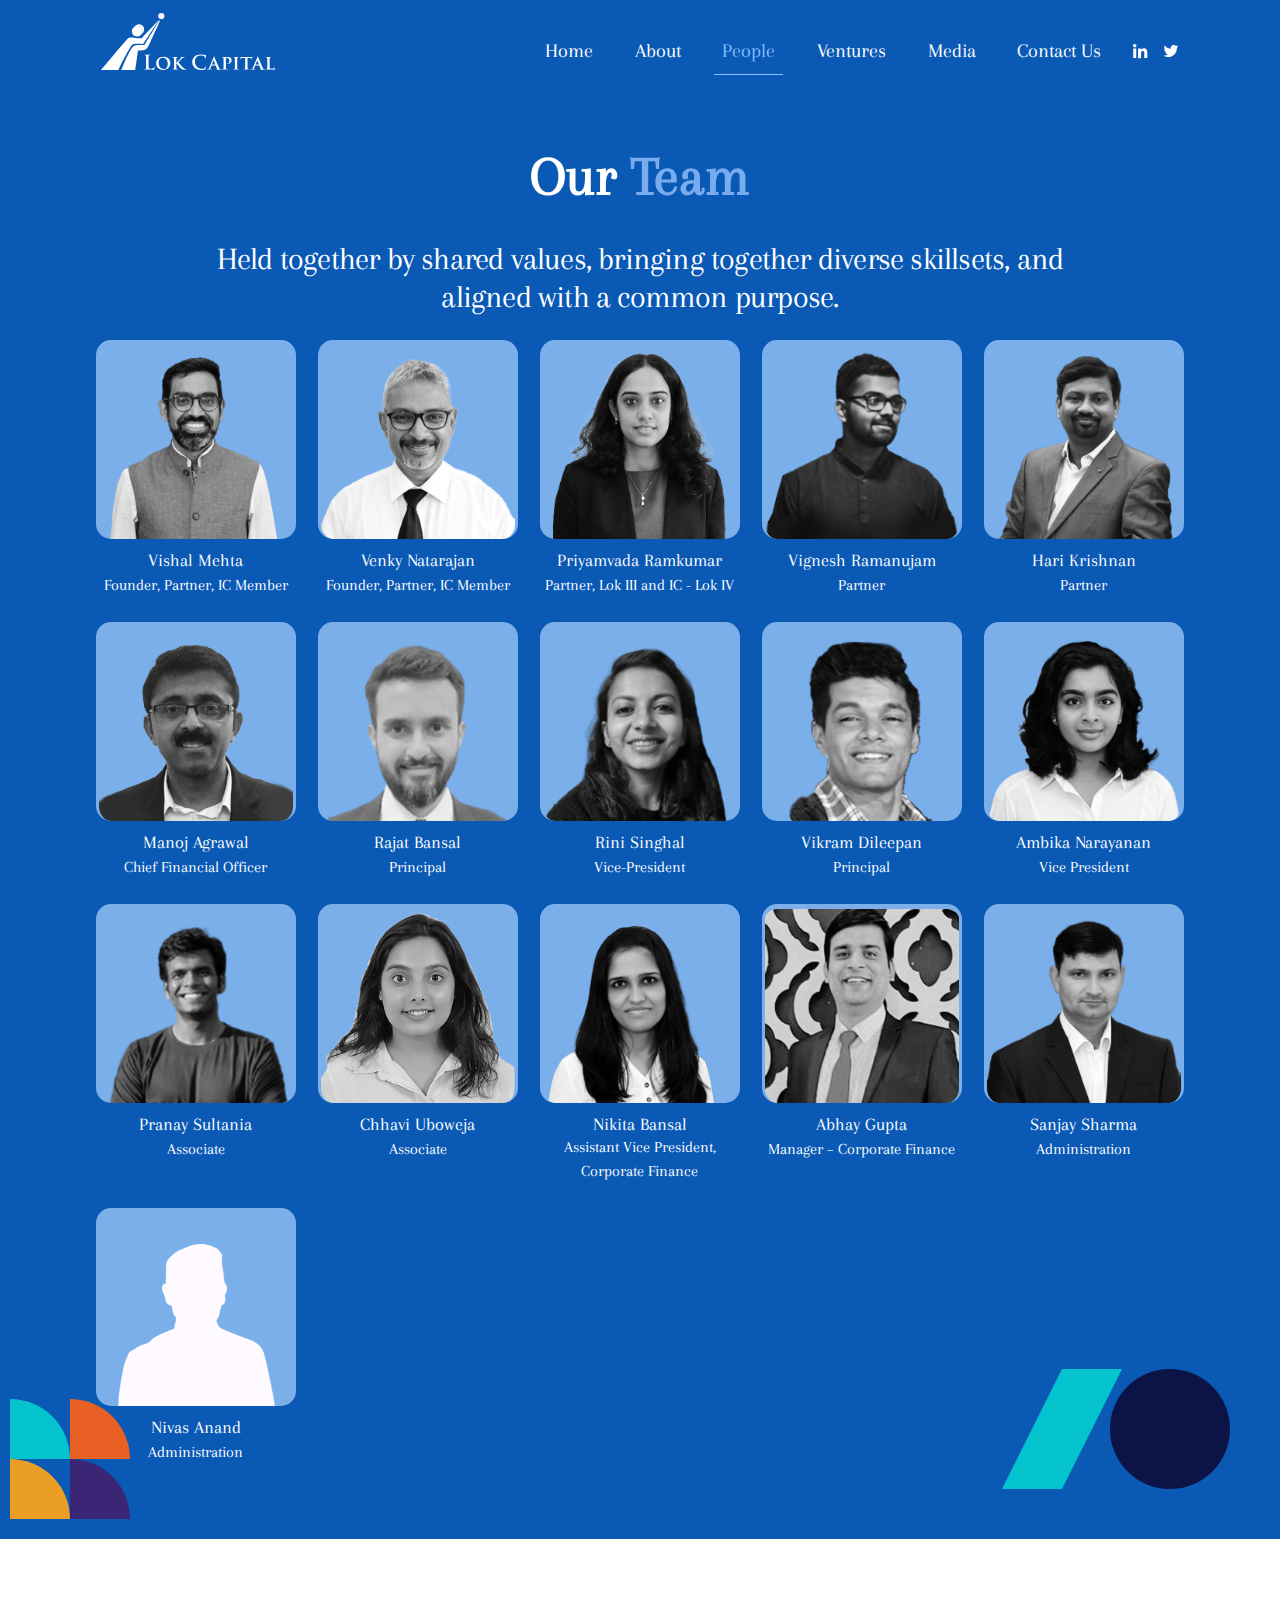
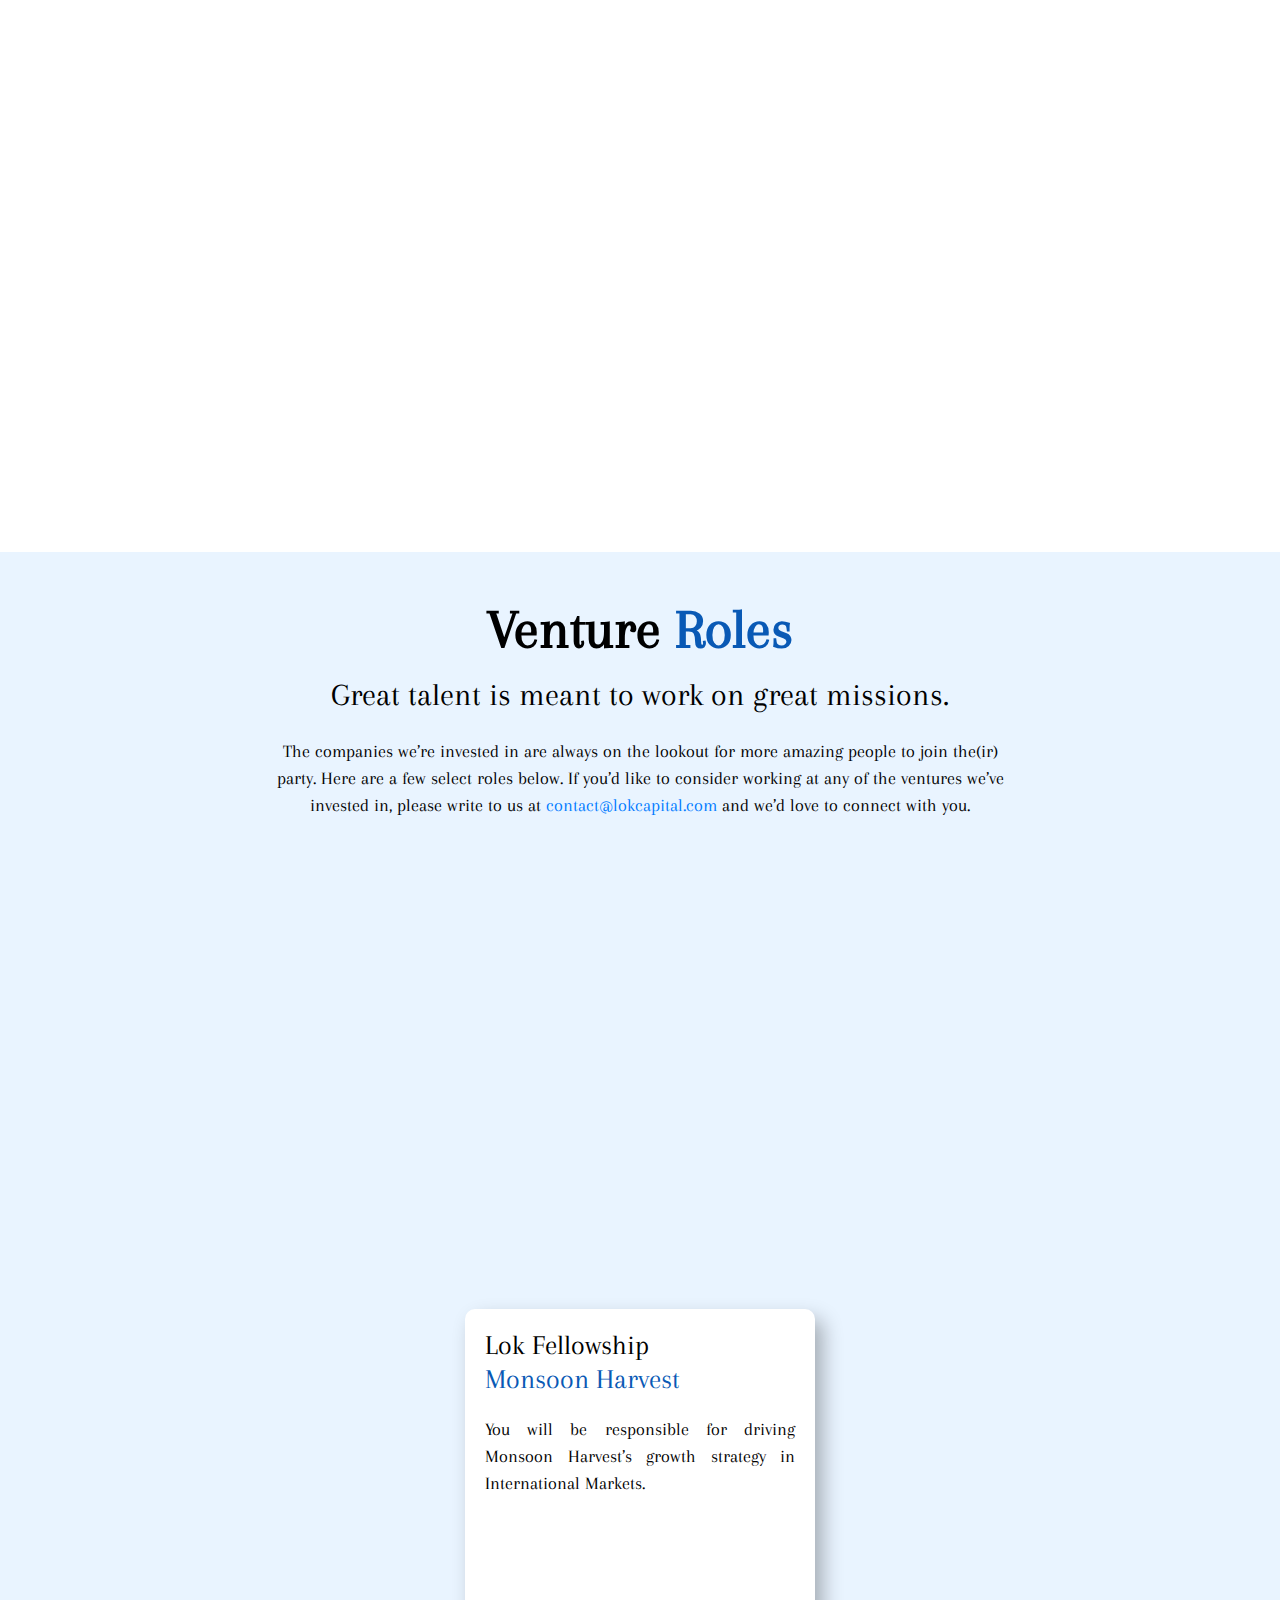
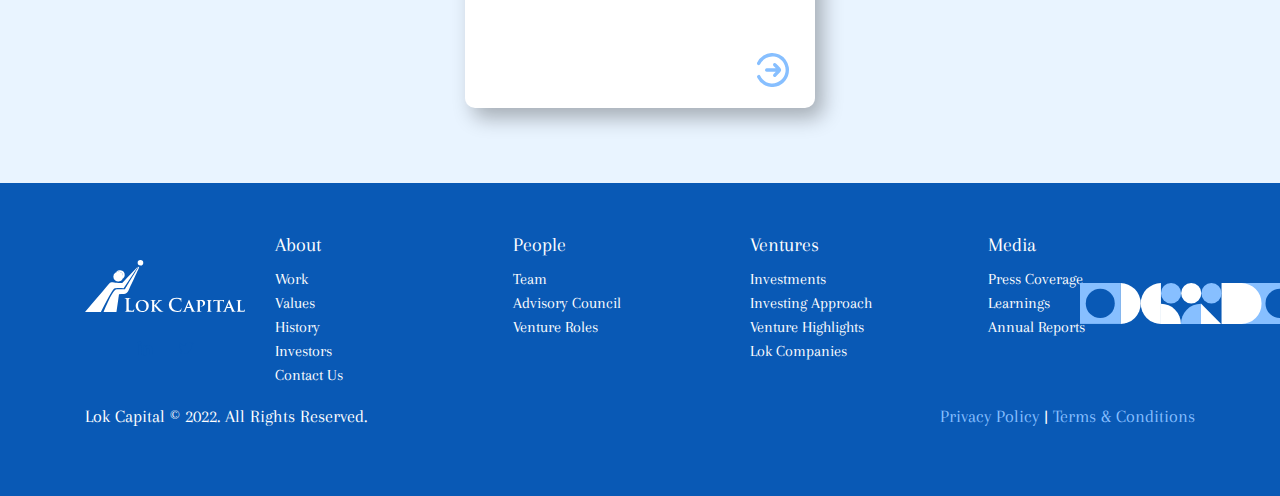
==== people.html @ 871f5d4e "Files added" ====
<!DOCTYPE html>
<html>
<head>
	<meta charset="utf-8">
	<meta name="viewport" content="width=device-width, initial-scale=1">
	<title>Lok Capital - People</title>
	<!-- Latest compiled and minified CSS -->

	<link rel="preconnect" href="https://fonts.googleapis.com">
	<link rel="preconnect" href="https://fonts.gstatic.com" crossorigin>
	<!-- <link href="https://fonts.googleapis.com/css2?family=Open+Sans:ital,wght@0,300;0,400;0,500;0,600;0,700;1,300;1,400;1,500;1,600;1,700&family=Vidaloka&display=swap" rel="stylesheet"> -->
	<link href="https://fonts.googleapis.com/css2?family=Arapey:ital@0;1&display=swap" rel="stylesheet">
	<link rel="icon" type="image/x-icon" href="assets/img/favicon.png">
	
	<link rel="stylesheet" href="assets/vendors/bootstrap/css/bootstrap.min.css">
	<link rel="stylesheet" type="text/css" href="assets/css/custom.css">
	<link rel='stylesheet' href='assets/vendors/magnific-popup/magnific-popup.css'>

</head>
<body>
	<header class="bluebg-header">
		<div class="container">
			<nav class="navbar navbar-dark navbar-expand-md">
			  <a class="navbar-brand" href="index.html">
			  	<img src="assets/img/lok-capital-white.svg" style="height:57px;">
			  </a>
			  <button class="navbar-toggler" type="button" data-toggle="collapse" data-target="#navbarCollapse" aria-controls="navbarCollapse" aria-expanded="false" aria-label="Toggle navigation">
			    <span class="navbar-toggler-icon"></span>
			  </button>
			  <div class="collapse navbar-collapse" id="navbarCollapse">
			    <ul class="navbar-nav ml-auto">
			      <li class="nav-item">
			        <a class="nav-link" href="index.html">Home</a>
			      </li>
			      <li class="nav-item">
			        <a class="nav-link" href="about.html">About</a>
			      </li>
			      <li class="nav-item active">
			        <a class="nav-link" href="people.html">People</a>
			      </li>
			      <li class="nav-item">
			        <a class="nav-link" href="ventures.html">Ventures</a>
			      </li>
			      <li class="nav-item">
			        <a class="nav-link" href="media.html">Media</a>
			      </li>
			      <li class="nav-item">
			        <a class="nav-link" href="contact-us.html">Contact Us</a>
			      </li>
			      <li class="nav-item socialmdlinks">
			      	<a href="https://www.linkedin.com/company/14557354/admin/" title="Linkedin"><img src="assets/img/linkedin-white.svg"></a>
			      	<a href="https://twitter.com/lokcapital" title="Twitter"><img src="assets/img/twitter-white.svg"></a>
			      </li>
			    </ul>
			  </div>
			</nav>
		</div>
	</header>
	<main>
		<section class="team-members">
			<!-- <div class="team-lftbg"></div>
			<div class="team-rghtbg"></div> -->
			<div class="container">
				<div class="row">
					<div class="col-md-12 text-center">
						<h1>Our <span>Team</span></h1>
						<h3 class="mainsubheadingbluebg mb-4 corevalues-tspacing-8">Held together by shared values, bringing together diverse skillsets, and aligned with a common purpose.</h3>
						<!-- <p class="mainparagraph">Held together by shared values, bringing together diverse skillsets, and aligned with a common purpose.</p> -->
					</div>
				</div>
				<div class="row">
					<div class="col-md-12">
						<ul class="expansion-grid">
						<li>
							<a class="popProj" href="#vishal-mehta">
						    	<div class="expansion-grid-switch">
						    		<div class="iser-radius blue-bg"><img src="assets/img/team/vishal-mehta.png" class="iser-pic"></div>
						    		<h3>Vishal Mehta</h3>
									<span class="roletxt">Founder, Partner, IC Member</span>
						    	</div>
						    </a>
					    </li>
					    <li>
					    	<a class="popProj" href="#venky-natarajan">
						      	<div class="expansion-grid-switch">
						      		<div class="iser-radius blue-bg"><img src="assets/img/team/venky-natarajan.png" class="iser-pic"></div>
									<h3>Venky Natarajan</h3>
									<span class="roletxt">Founder, Partner, IC Member</span>
						      	</div>
						    </a>
					    </li>
						<li>
					    	<a class="popProj" href="#priyamvada-ramkumar">
						      	<div class="expansion-grid-switch">
						      		<div class="iser-radius blue-bg"><img src="assets/img/team/priyamvada-ramkumar.png" class="iser-pic"></div>
									<h3>Priyamvada Ramkumar</h3>
									<span class="roletxt">Partner, Lok III and IC - Lok IV</span>
						      	</div>
						    </a>
					    </li>
					    <li>
					    	<a class="popProj" href="#vignesh-ramanujam">
						      	<div class="expansion-grid-switch">
						      		<div class="iser-radius blue-bg"><img src="assets/img/team/vignesh-ramanujam.png" class="iser-pic"></div>
									<h3>Vignesh Ramanujam</h3>
									<span class="roletxt">Partner</span>
						      	</div>
						    </a>
					    </li>
					    <li>
					    	<a class="popProj" href="#hari-krishnan">
						      	<div class="expansion-grid-switch">
						      		<div class="iser-radius blue-bg"><img src="assets/img/team/hari-krishnan.png" class="iser-pic"></div>
									<h3>Hari Krishnan</h3>
									<span class="roletxt">Partner</span>
						      	</div>
						    </a>
					    </li>
					    <li>
					    	<a class="popProj" href="#manoj-agrawal">
						      	<div class="expansion-grid-switch">
						      		<div class="iser-radius blue-bg"><img src="assets/img/team/manoj-agrawal.png" class="iser-pic"></div>
									<h3>Manoj Agrawal</h3>
									<span class="roletxt">Chief Financial Officer</span>
						      	</div>
						    </a>
					    </li>
						<li>
					    	<a class="popProj" href="#rajat-bansal">
						      	<div class="expansion-grid-switch">
						      		<div class="iser-radius blue-bg"><img src="assets/img/team/rajat-bansal.png" class="iser-pic"></div>
									<h3>Rajat Bansal</h3>
									<span class="roletxt">Principal</span>
						      	</div>
						    </a>
					    </li>
					    <li>
					    	<a class="popProj" href="#rini-singhal">
						      	<div class="expansion-grid-switch">
						      		<div class="iser-radius blue-bg"><img src="assets/img/team/rini-singhal.png" class="iser-pic"></div>
									<h3>Rini Singhal</h3>
									<span class="roletxt">Vice-President</span>
						      	</div>
						    </a>
					    </li>
					    <li>
					    	<a class="popProj" href="#vikram-dileepan">
						      	<div class="expansion-grid-switch">
						      		<div class="iser-radius blue-bg"><img src="assets/img/team/vikram-dileepan.png" class="iser-pic"></div>
									<h3>Vikram Dileepan</h3>
									<span class="roletxt">Principal</span>
						      	</div>
						    </a>
					    </li>
					    <li>
					    	<a class="popProj" href="#ambika-narayanan">
						      	<div class="expansion-grid-switch">
						      		<div class="iser-radius blue-bg"><img src="assets/img/team/ambika-narayanan.png" class="iser-pic"></div>
									<h3>Ambika Narayanan</h3>
									<span class="roletxt">Vice President</span>
						      	</div>
						    </a>
					    </li>
					    <li>
					    	<a class="popProj" href="#praveen-sultania">
						      	<div class="expansion-grid-switch">
						      		<div class="iser-radius blue-bg"><img src="assets/img/team/pranay-sultania.png" class="iser-pic"></div>
									<h3>Pranay Sultania</h3>
									<span class="roletxt">Associate</span>
						      	</div>
						    </a>
					    </li>
						<li>
					    	<a class="popProj" href="#chhavi-uboweja">
						      	<div class="expansion-grid-switch">
						      		<div class="iser-radius blue-bg"><img src="assets/img/team/Chhavi-Uboweja-Photo.png" class="iser-pic"></div>
									<h3>Chhavi Uboweja</h3>
									<span class="roletxt">Associate</span>
						      	</div>
						    </a>
					    </li>
					    <li>
					    	<a class="popProj" href="#nikita-bansal">
						      	<div class="expansion-grid-switch">
						      		<div class="iser-radius blue-bg"><img src="assets/img/team/CA-nikita-bansal.png" class="iser-pic"></div>
									<h3>Nikita Bansal</h3>
									<span class="roletxt">Assistant Vice President, Corporate Finance</span>
						      	</div>
						    </a>
					    </li>
						<li>
					    	<a class="popProj" href="#abhay-gupta">
						      	<div class="expansion-grid-switch">
						      		<div class="iser-radius blue-bg"><img src="assets/img/team/Abhay.jpg" class="iser-pic"></div>
									<h3>Abhay Gupta</h3>
									<span class="roletxt">Manager – Corporate Finance</span>
						      	</div>
						    </a>
					    </li>
					    <li>
					    	<a class="popProj" href="#sanjay-sharma">
						      	<div class="expansion-grid-switch">
						      		<div class="iser-radius blue-bg"><img src="assets/img/team/sanjay-sharma.png" class="iser-pic"></div>
									<h3>Sanjay Sharma</h3>
									<span class="roletxt">Administration</span>
						      	</div>
						    </a>
					    </li>
					    <li style="clear:both">
					    	<a class="popProj" href="#nivas-anand">
						      	<div class="expansion-grid-switch">
						      		<div class="iser-radius blue-bg"><img src="assets/img/team/nivas-anand.png" class="iser-pic"></div>
									<h3>Nivas Anand</h3>
									<span class="roletxt">Administration</span>
						      	</div>
						    </a>
					    </li>
						
					</ul>
					</div>
					</div>
				</div>
				<div class="leftbgimg"><img src="assets/img/team-lft-bg.svg"></div>
				<div class="rightbgimg"><img src="assets/img/team-rght-bg.svg"></div>
			</div>

			<div id="chhavi-uboweja" class="popProjDialog zoom-anim-dialog mfp-hide">
				<div class="expansion-grid-reveal">
		      		<div class="row">
		      			<div class="col-md-4 text-center">
		      				<div class="">
		      					<img src="assets/img/team/Chhavi-Uboweja-Photo.png" class="popimgcircle blue-bg">
		      				</div>
		      			</div>
		      			<div class="col-md-8">
		      				<div class="member-dtls">
		      					<h4>Chhavi Uboweja <br><span>Associate</span></h4>
			        			<p>Chhavi Uboweja joined Lok Capital in December 2022. She brought an overall experience of more than five years across corporate finance, investment banking and due diligence. Prior to Lok, she worked as an M&A and strategy manager focusing on buy-side investments in the financial technology sector at Capital India (an India-based financial services group). She also worked in the investment banking team of KPMG India for three years, advising corporate clients for strategic transactions or fundraising focusing on sectors such as industrials, automotive, healthcare and education technology. She also has experience with financial duediligence for M&A and private equity transactions across various sectors with KPMG India.
								</p>
			        			<p>Chhavi holds a Bachelor of Management Studies specializing in finance from Shaheed Sukhdev College of Business Studies, University of Delhi and has completed Level I of the CFA program of CFA Institute, USA.

								</p>
		      				</div>
		      			</div>
		      		</div>					      		
		      	</div>
		    </div>
		    <div id="abhay-gupta" class="popProjDialog zoom-anim-dialog mfp-hide">
		      	<div class="expansion-grid-reveal">
		      		<div class="row">
		      			<div class="col-md-4 text-center">
		      				<div class="">
		      					<img src="assets/img/team/Abhay.jpg" class="popimgcircle blue-bg">
		      				</div>
		      			</div>
		      			<div class="col-md-8">
		      				<div class="member-dtls">
		      					<h4>Abhay Gupta <br><span>Manager – Corporate Finance</span></h4>
			        			<p>Abhay started his journey with us in August, 2022. Having a total experience of over 8 years. Currently, at Lok, he is involved in compliance, HR, finance and accounts. Prior to joining Lok, Abhay worked for 3.5 years with BDO, Chartered Accountant Firm – where he worked across service lines including Statutory audit and advisory services, Risk-based audit assessment, Internal Financial Control assessment, and business consultancy.
								</p>
								<p>Abhay holds a Chartered Accountant degree from the Institute of Chartered Accountants of India(ICAI). He also has a Bachelor of Commerce from the University of Rajasthan, Jaipur.
								</p>
		      				</div>
		      			</div>
		      		</div>					      		
		      	</div>
		    </div>
			<div id="vishal-mehta" class="popProjDialog zoom-anim-dialog mfp-hide">
				<div class="expansion-grid-reveal">
		      		<div class="row">
		      			<div class="col-md-4 text-center">
		      				<div class="">
		      					<img src="assets/img/team/vishal-mehta.png" class="popimgcircle blue-bg">
		      				</div>
		      				<div class="text-center mt-3"><a href="https://www.linkedin.com/in/vishalmehta3" class="popsocial"><img src="assets/img/linkedin.png"></a></div>
		      			</div>
		      			<div class="col-md-8">
		      				<div class="member-dtls">
		      					<h4>Vishal Mehta <br><span>Founder, Partner, IC Member</span></h4>
			        			<p>Vishal is co-founder & partner at Lok Advisory Services which advises the funds of Lok Capital. He started Lok Capital operations in 2004 and has successfully built Lok as a premier private equity impact fund. He has also played a key role in fostering Impact Investing space in India including as founding executive director of Impact Investing Council (IIC) and Advisory Board member of AVPN in India. Prior to Lok, Vishal worked for a decade in financial services and telecom sector in Asia, Europe and the US.

								</p>
			        			<p>He holds an Engineering degree from Delhi University and an MBA from the University of Michigan, Ann Arbor.

								</p>
		      				</div>
		      			</div>
		      		</div>					      		
		      	</div>
		    </div>
		    <div id="venky-natarajan" class="popProjDialog zoom-anim-dialog mfp-hide">
		      	<div class="expansion-grid-reveal">
		      		<div class="row">
		      			<div class="col-md-4 text-center">
		      				<div class="">
		      					<img src="assets/img/team/venky-natarajan.png" class="popimgcircle blue-bg">
		      				</div>
		      				<div class="text-center mt-3"><a href="https://www.linkedin.com/in/venky-natarajan-7805" class="popsocial"><img src="assets/img/linkedin.png"></a></div>
		      			</div>
		      			<div class="col-md-8">
		      				<div class="member-dtls">
		      					<h4>Venky Natarajan <br><span>Founder, Partner, IC Member</span></h4>
			        			<p>Venky is co-founder & partner at Lok Advisory Services which advises the funds of Lok Capital. Prior to Lok, he was with Intel Corporation and Intel Capital doing early stage technology venture capital investments. Since 2006, Venky has been involved with the Financial Inclusion space in India as an investor and as a member on boards of directors. Venky was also chair of the Small Finance Bank transformation committee at Ujjivan Financial Services.
								</p>
								<p>Venky is on the boards of Veritas, Suryoday, Aurowell, AffordPlan and Dr. Mohans.
								</p>
								<p>He has completed his MBA from Cornell University and also has an M.S. in Electrical Engineering from Arizona State in Tempe.
								</p>
		      				</div>
		      			</div>
		      		</div>					      		
		      	</div>
		    </div>
		    <div id="vignesh-ramanujam" class="popProjDialog zoom-anim-dialog mfp-hide">
		      	<div class="expansion-grid-reveal">
		      		<div class="row">
		      			<div class="col-md-4 text-center">
		      				<div class="">
		      					<img src="assets/img/team/vignesh-ramanujam.png" class="popimgcircle blue-bg">
		      				</div>
		      				<div class="text-center mt-3"><a href="https://www.linkedin.com/in/vramanujam/" class="popsocial"><img src="assets/img/linkedin.png"></a></div>
		      			</div>
		      			<div class="col-md-8">
		      				<div class="member-dtls">
		      					<h4>Vignesh Ramanujam <br><span>Partner</span></h4>
			        			<p>Vignesh co-leads technology investing at Lok Capital and focuses on the development of its investment strategy. He has been an active investor in 35+ early-stage startups & funds across India, Singapore & the US. Some of Vignesh's notable investments include Smiles.ai, Karkinos & Tortoise. Previously, he has also had stints at Macquarie Capital & EY in investment banking and transaction advisory, respectively. An economist by qualification and an entrepreneur at heart, his initial taste of the startup world was as founder at his own fintech venture building a web3 social commerce marketplace in India. Vignesh holds an MSc in Finance from the prestigious École de Management in Grenoble, France and is an alumnus of the United World College of South East Asia in Singapore.</p>
		      				</div>
		      			</div>
		      		</div>					      		
		      	</div>
		    </div>
		    <div id="hari-krishnan" class="popProjDialog zoom-anim-dialog mfp-hide">
		      	<div class="expansion-grid-reveal">
		      		<div class="row">
		      			<div class="col-md-4 text-center">
		      				<div class="">
		      					<img src="assets/img/team/hari-krishnan.png" class="popimgcircle blue-bg">
		      				</div>
		      				<div class="text-center mt-3"><a href="https://www.linkedin.com/in/harikris/" class="popsocial"><img src="assets/img/linkedin.png"></a></div>
		      			</div>
		      			<div class="col-md-8">
		      				<div class="member-dtls">
		      					<h4>Hari Krishnan <br><span>Partner</span></h4>
			        			<p>Hari joined Lok in 2021 and co-leads tech investments from Lok. Hari is an ed-tech entrepreneur (exited) turned fund manager with unicorn tech investees. He founded Schoolmate, an ed-tech company in Hyderabad and successfully exited to a listed player in Chennai. Post the exit, Hari joined Astarc Ventures where he managed tech investments. Hari evaluated more than 1,000 tech deals (all proprietarily sourced) and made more than 25 investments in early-stage technology companies in India across sectors (including renowned companies such as Pharmeasy, Liv.ai, Rapido, Jai Kisan, Home Capital, Ion Energy and so on). 20 out of the 25 investees have raised a follow-on round of financing at a higher valuation multiple from marquee VC/PE investors or have become profitable or have been fully exited profitably.</p>
								<p>Hari holds a Masters in Management from Birla Institute of Technology Sciences, Pilani.</p>
		      				</div>
		      			</div>
		      		</div>					      		
		      	</div>
		    </div>
		    <div id="manoj-agrawal" class="popProjDialog zoom-anim-dialog mfp-hide">
		      	<div class="expansion-grid-reveal">
		      		<div class="row">
		      			<div class="col-md-4 text-center">
		      				<div class="">
		      					<img src="assets/img/team/manoj-agrawal.png" class="popimgcircle blue-bg">
		      				</div>
		      				<div class="text-center mt-3"><a href="https://www.linkedin.com/in/manoj-agrawal-7b18819/" class="popsocial"><img src="assets/img/linkedin.png"></a></div>
		      			</div>
		      			<div class="col-md-8">
		      				<div class="member-dtls">
		      					<h4>Manoj Agrawal <br><span>Chief Financial Officer</span></h4>
			        			<p>CFO at Lok Capital, Manoj has over 24 years of experience as finance & operations professional. At Lok, Manoj is involved in managing funds operations, back end and compliances.
								</p>
								<p>Prior to joining Lok, Manoj worked with Orbis Financial Corp Ltd (Custodians) for 10+ years, Deutsche Bank Group (Investment Bank) for nearly 2 years and Indiabulls (Brokerage) for 4 years among others. Manoj’s core area of expertise is fund administration, back office operations, legal & compliance and finance with start-ups and global multi-billion dollar organizations in the fields of financial services, Infrastructure Development and Manufacturing.
								</p>
								<p>Manoj holds a Chartered Accountant & Company Secretary apart from various certification courses from IIM-A, NiSM & IBF - Singapore.
								</p>
		      				</div>
		      			</div>
		      		</div>					      		
		      	</div>
		    </div>
		    <div id="rini-singhal" class="popProjDialog zoom-anim-dialog mfp-hide">
		      	<div class="expansion-grid-reveal">
		      		<div class="row">
		      			<div class="col-md-4 text-center">
		      				<div class="">
		      					<img src="assets/img/team/rini-singhal.png" class="popimgcircle blue-bg">
		      				</div>
		      				<div class="text-center mt-3"><a href="https://www.linkedin.com/in/rinisinghal" class="popsocial"><img src="assets/img/linkedin.png"></a></div>
		      			</div>
		      			<div class="col-md-8">
		      				<div class="member-dtls">
		      					<h4>Rini Singhal <br><span>Vice President</span></h4>
			        			<p>Rini joined Lok in November 2014. She has over 9 years of experience across venture capital and investment banking industry. She primarily focuses on agriculture, small finance banks and healthcare space and has evaluated multiple deals and manages investments across these sectors.
								</p>
								<p>Prior to Lok, Rini was a part of the investment team at Aavishkaar, where she worked on early stage investments across sectors. Before Aavishkaar, Rini spent close to three years in Investment Banking at Nomura working across a wide range of deals.
								</p>
								<p>Rini is an MBA graduate from Narsee Monjee Institute of Management Studies, Mumbai and has a Bachelors degree in Economics from Hindu College, Delhi University. She has also completed Level I and II of the CFA program of CFA Institute, USA.
								</p>
		      				</div>
		      			</div>
		      		</div>					      		
		      	</div>
		    </div>
		    <div id="vikram-dileepan" class="popProjDialog zoom-anim-dialog mfp-hide">
		      	<div class="expansion-grid-reveal">
		      		<div class="row">
		      			<div class="col-md-4 text-center">
		      				<div class="">
		      					<img src="assets/img/team/vikram-dileepan.png" class="popimgcircle blue-bg">
		      				</div>
		      				<div class="text-center mt-3"><a href="https://www.linkedin.com/in/vikramdileepan/" class="popsocial"><img src="assets/img/linkedin.png"></a></div>
		      			</div>
		      			<div class="col-md-8">
		      				<div class="member-dtls">
		      					<h4>Vikram Dileepan <br><span>Principal</span></h4>
			        			<p>Vikram, since graduating from BITS Pilani, has been a serial entrepreneur with three startups as Founder and CEO including an EdTech, followed by a pioneering residential rooftop solar startup in India, Solartown, which was successfully scaled up to more than 500 pin codes in the top 15 tier-1 cities across the country. After exiting Solartown, Vikram led the co-founding and overall leadership for SunEdison Residential and Small commercial business and transitioned out successfully.
								</p>
								<p>Vikram, being passionate about Climate Tech, has also been an avid Angel investor and advisor in Climate finance, Blockchain technology for CleanTech, Zero Carbon logistics and Electric mobility startups prior to Lok. At Lok, Vikram predominantly manages the Climate Tech portfolio.
								</p>
		      				</div>
		      			</div>
		      		</div>					      		
		      	</div>
		    </div>
		    <div id="ambika-narayanan" class="popProjDialog zoom-anim-dialog mfp-hide">
		      	<div class="expansion-grid-reveal">
		      		<div class="row">
		      			<div class="col-md-4 text-center">
		      				<div class="">
		      					<img src="assets/img/team/ambika-narayanan.png" class="popimgcircle blue-bg">
		      				</div>
		      				<div class="text-center mt-3"><a href="https://www.linkedin.com/in/ambika-narayanan-a5905284/" class="popsocial"><img src="assets/img/linkedin.png"></a></div>
		      			</div>
		      			<div class="col-md-8">
		      				<div class="member-dtls">
		      					<h4>Ambika Narayanan <br><span>Vice President</span></h4>
			        			<p>Ambika joined Lok Capital in August 2018. Prior to Lok, she worked with KPMG's Deal Advisory function for two years where she performed financial due diligence for M&A and PE transactions across sectors including IT, healthcare, FMCG, manufacturing, energy. She also has internship experience with JM Financial Investment Banking and Goldman Sachs Operations.
								</p>
								<p>Ambika has completed a Masters in Banking and Finance from the University of St Gallen, Switzerland and a Bachelors in Economics from Stella Maris College, Chennai.
								</p>
		      				</div>
		      			</div>
		      		</div>					      		
		      	</div>
		    </div>
		    <div id="praveen-sultania" class="popProjDialog zoom-anim-dialog mfp-hide">
		      	<div class="expansion-grid-reveal">
		      		<div class="row">
		      			<div class="col-md-4 text-center">
		      				<div class="">
		      					<img src="assets/img/team/pranay-sultania.png" class="popimgcircle blue-bg">
		      				</div>
		      				<div class="text-center mt-3"><a href="https://www.linkedin.com/in/pranay-sultania-06297899/" class="popsocial"><img src="assets/img/linkedin.png"></a></div>
		      			</div>
		      			<div class="col-md-8">
		      				<div class="member-dtls">
		      					<h4>Pranay Sultania <br><span>Associate</span></h4>
			        			<p>Pranay joined Lok Capital in August 2021. He comes with close to 6 years of experience in the fields of transaction advisory, corporate finance and due diligence. Prior to Lok, Pranay was a part of the deals advisory teams at PwC and Grant Thornton, where he worked extensively on due diligence engagements for M&A and PE transactions of varying sizes, spanning across sectors including financial services, real estate, manufacturing, logistics, IT, FMCG, healthcare and e-commerce.</p>
								<p>Pranay is a Chartered Accountant and did his articleship from Sharp & Tannan, Chennai. He has also completed a fellowship in public policy from Young Leaders of Active Citizenship, as part of which he led and executed a live policy research project on "Strengthening India's Fight against Climate Change" for Dr. Vikas Mahatme, Member of Parliament. Pranay is also an active volunteer with Headstart Network Foundation, India's largest startup community committed to changing the world through entrepreneurship.</p>
		      				</div>
		      			</div>
		      		</div>					      		
		      	</div>
		    </div>
		    <div id="nikita-bansal" class="popProjDialog zoom-anim-dialog mfp-hide">
		      	<div class="expansion-grid-reveal">
		      		<div class="row">
		      			<div class="col-md-4 text-center">
		      				<div class="">
		      					<img src="assets/img/team/CA-nikita-bansal.png" class="popimgcircle blue-bg">
		      				</div>
		      				<div class="text-center mt-3"><a href="https://www.linkedin.com/in/ca-nikita-bansal-122b0086" class="popsocial"><img src="assets/img/linkedin.png"></a></div>
		      			</div>
		      			<div class="col-md-8">
		      				<div class="member-dtls">
		      					<h4>Nikita Bansal <br><span>Assistant Vice President, Corporate Finance</span></h4>
			        			<p>Nikita began her journey with us in 2015. She has over 8 years of experience Finance & Operations. At Lok, she is involved in fund operations and compliances, finance and accounts. Prior to joining Lok, Nikita worked for 3 years with S S Kothari Mehta & Co., Chartered Accountants – where she worked across service lines including assurance services, internal control audit & risk assessment, direct and indirect taxes, among others. 
								</p>
								<p>Nikita holds a Chartered Accountant degree from the Institute of Chartered Accountant of India. She also has a Bachelors’ degree in Commerce from Indira Gandhi University.</p>
		      				</div>
		      			</div>
		      		</div>					      		
		      	</div>
		    </div>
			<div id="rajat-bansal" class="popProjDialog zoom-anim-dialog mfp-hide">
				<div class="expansion-grid-reveal">
					<div class="row">
						<div class="col-md-4 text-center">
							<div class="">
								<img src="assets/img/team/rajat-bansal.png" class="popimgcircle blue-bg">
							</div>
							<div class="text-center mt-3"><a href="https://www.linkedin.com/in/rajat-bansal-226b81b/" class="popsocial"><img src="assets/img/linkedin.png"></a></div>
						</div>
						<div class="col-md-8">
							<div class="member-dtls">
								<h4>Rajat Bansal <br>
									<span>Principal</span>
								</h4>
								<p>Rajat has over 11 years of experience across private equity and corporate finance. He was with Lok from 2014 till 2017 and rejoined the firm as Principal in 2022. His focus in the current role is to build the growth stage BFSI and fintech portfolio for the fund while also leading fund raising from select investors.</p>
								<p>Prior to rejoining Lok, Rajat was an Investment Director with Sabre Partners, leading investments in financial services and healthcare. He also has experience in fund raising and corporate finance with IFMR Holdings and CEPA Ltd prior to his first stint with Lok.</p>
								<p>Rajat has an MBA from Indian Institute of Management Calcutta and Bachelors in Engineering from Delhi College of Engineering.</p>
							</div>
						</div>
					</div>					      		
				</div>
		  </div>
		  	<div id="sanjay-sharma" class="popProjDialog zoom-anim-dialog mfp-hide">
				<div class="expansion-grid-reveal">
					<div class="row">
						<div class="col-md-4 text-center">
							<div class="">
								<img src="assets/img/team/sanjay-sharma.png" class="popimgcircle blue-bg">
							</div>
							<div class="text-center mt-3"><a href="" class="popsocial"><img src="assets/img/linkedin.png"></a></div>
						</div>
						<div class="col-md-8">
							<div class="member-dtls">
								<h4>Sanjay Sharma <br>
									<!-- <span>Corporate Finance</span> -->
								</h4>
							  <p>Sanjay heads administration for Lok and is based out of our Gurgaon office.</p>
							</div>
						</div>
					</div>					      		
				</div>
		  	</div>
		  	<div id="nivas-anand" class="popProjDialog zoom-anim-dialog mfp-hide">
				<div class="expansion-grid-reveal">
					<div class="row">
						<div class="col-md-4 text-center">
							<div class="">
								<img src="assets/img/team/nivas-anand.png" class="popimgcircle blue-bg">
							</div>
							<div class="text-center mt-3"><a href="" class="popsocial"><img src="assets/img/linkedin.png"></a></div>
						</div>
						<div class="col-md-8">
							<div class="member-dtls">
								<h4>Nivas Anand <br>
									<!-- <span>Corporate Finance</span> -->
								</h4>
							  <p>Nivas manages certain administrative functions along with Sanjay. He is based out of our Chennai office.</p>
							</div>
						</div>
					</div>					      		
				</div>
		  	</div>
		</section>
		<section class="council" id="advisory_council">
			<div class="container">
				<div class="row h-100 justify-content-center align-items-center">
					<div class="col-md-5 reveal fade-left">
						<h1 class="corevalues-tspacing-2"><span>Advisory</span> Council</h1>
						<h3 class="mainsubheading mb-4 text-justify corevalues-tspacing-8">Composed of both veterans of industry and expertise across a variety of sectors, we’re grateful for their time, experience, and strategic guidance.</h3>
						<!-- <p class="font-vidaloka" style="font-size:18px;line-height: 24px;">Composed with both veterans of industry and expertise across a variety of sectors, we’re grateful for their time, experience, and strategic guidance.</p> -->
					</div>
					<div class="col-md-1">&nbsp;</div>
					<div class="col-md-6 text-center reveal fade-right">
						<div class="council-members">
							<div class="row">
								<div class="col-md-4">
									<a class="popProj" href="#emily-chen">
										<div class="expansion-grid-switch">
											<div class="iser-radius blue-bg"><img src="assets/img/team/emily-chen.png" class="iser-pic"></div>
											<h3>Emily Chen</h3>
											<span class="roletxt">IC Member</span>
										</div>
									</a>
								</div>
								<div class="col-md-4">
									<a class="popProj" href="#donald-peck">
										<div class="expansion-grid-switch">
								      		<div class="iser-radius blue-bg"><img src="assets/img/team/donald-peck.png" class="iser-pic"></div>
											<h3>Donald Peck</h3>
											<span class="roletxt">Co-Founder & Advisor</span>
								      	</div>
								    </a>
								</div>
								<div class="col-md-4">
									<a class="popProj" href="#vijay-advani">
										<div class="expansion-grid-switch">
											<div class="iser-radius blue-bg"><img src="assets/img/team/vijay-advani.png" class="iser-pic"></div>
											<h3>Vijay Advani</h3>
											<span class="roletxt">IC Member</span>
										</div>
									</a>
								</div>
							</div>
							<div class="row">
								<div class="offset-md-2 col-md-4">
									<a class="popProj" href="#gs-sundararajan">
										<div class="expansion-grid-switch">
											<div class="iser-radius blue-bg"><img src="assets/img/team/dss.png" class="iser-pic"></div>
											<h3>GS Sundararajan</h3>
										</div>
									</a>
								</div>
								<div class="col-md-4">
									<a class="popProj" href="#santanu-paul">
										<div class="expansion-grid-switch">
								      		<div class="iser-radius blue-bg"><img src="assets/img/team/santanu.png" class="iser-pic"></div>
											<h3>Santanu Paul</h3>
								      	</div>
								    </a>
								</div>
							</div>
						</div>
					</div>
				</div>
			</div>
			<div id="gs-sundararajan" class="popProjDialog zoom-anim-dialog mfp-hide">
		      	<div class="expansion-grid-reveal">
		      		<div class="row">
		      			<div class="col-md-4 text-center">
		      				<div class="">
		      					<img src="assets/img/team/dss.png" class="popimgcircle blue-bg">
		      				</div>
		      				<div class="text-center mt-3"><a href="https://www.linkedin.com/in/sundararajan-gs-325a2317/" class="popsocial"><img src="assets/img/linkedin.png"></a></div>
		      			</div>
		      			<div class="col-md-8">
		      				<div class="member-dtls">
		      					<h4>GS Sundararajan</h4>
								<p>G S Sundararajan is currently serving on a few Boards as a non-executive, Independent Director. PayTM Bank, NBFC's of Centrum and Hindhuja groups are some of the Boards that he is serving on.
								G S Sundararajan was till recently the Group Director, Shriram Group, He joined Shriram Group as the Managing Director of Shriram Capital Ltd, the Holding Company of Shriram Group's financial services and Insurance businesses across India and overseas. Prior to this, he was the CEO & Managing Director of Fullerton India Credit Company Ltd. He was also the Managing Director of Fullerton Enterprises Private Limited.</p>
								<p>Mr. Sundararajan holds a Bachelor of Agricultural Engineering degree from Tamilnadu Agricultural University, Coimbatore and a Post Graduate Diploma in Management from the Indian Institute of Management (IIM), Ahmedabad.</p>
		      				</div>
		      			</div>
		      		</div>					      		
		      	</div>
		    </div>
			<div id="santanu-paul" class="popProjDialog zoom-anim-dialog mfp-hide">
		      	<div class="expansion-grid-reveal">
		      		<div class="row">
		      			<div class="col-md-4 text-center">
		      				<div class="">
		      					<img src="assets/img/team/santanu.png" class="popimgcircle blue-bg">
		      				</div>
		      				<div class="text-center mt-3"><a href="https://www.linkedin.com/in/santanup" class="popsocial"><img src="assets/img/linkedin.png"></a></div>
		      			</div>
		      			<div class="col-md-8">
		      				<div class="member-dtls">
		      					<h4>Santanu Paul</h4>
								<p>Founding CEO and MD of TalentSprint, a global platform for deeptech education and high-end coding bootcamps, with investments from Nexus Venture Partners, the National Skill
								Development Corporation, and the National Stock Exchange Group. Earlier served as Senior
								Vice President for Global Delivery Operations and Head of Indian Operations for Virtusa Corporation (NASDAQ IPO in 2007). Prior to that was CTO at OpenPages and Co-Founder
								and CTO at Viveca Inc., both Boston-based tech firms, with investments from Matrix Partners and Sigma Partners. Started as a Research Scientist at the famed IBM T.J. Watson 
								Research Center in Yorktown Heights, New York. Received a B.Tech from IIT Madras and a PhD from the University of Michigan in Computer Science. Board stints, past and present, include the National Payments Corporation of India, NSDL Payments Bank, Advait ARC, BNP Paribas Sharekhan, and Vivriti Capital. Inventor on multiple patents, contributing columnist
								and occasional podcaster.</p>
		      				</div>
		      			</div>
		      		</div>					      		
		      	</div>
		    </div>
			<div id="donald-peck" class="popProjDialog zoom-anim-dialog mfp-hide">
		      	<div class="expansion-grid-reveal">
		      		<div class="row">
		      			<div class="col-md-4 text-center">
		      				<div class="">
		      					<img src="assets/img/team/donald-peck.png" class="popimgcircle blue-bg">
		      				</div>
		      				<div class="text-center mt-3"><a href="" class="popsocial"><img src="assets/img/linkedin.png"></a></div>
		      			</div>
		      			<div class="col-md-8">
		      				<div class="member-dtls">
		      					<h4>Donald Peck <br><span>Co Founder and Advisor</span></h4>
			        			<p>As a mentor, Donald co-founded Lok Capital in the year 2006.
								</p>
								<p>The three titles that best describe Donald’s 30-year experience in emerging markets are as a business advisor, an investor and an emerging markets economist. This also includes the 12 years he spent in building venture capital businesses in India. Donald also advises a number of UK charities on projects in environment, health and education in developing countries, particularly Asia.
								</p>
								<p>Until 2008, Donald looked after a South Asian venture capital portfolio of over $1 bn for the UK Government-owned Commonwealth Development Corporation (CDC). He was also a founding partner of Actis and director of CDC. Before joining CDC, from 1978-88, Donald advised companies investing in Latin America, followed by a stint where he himself invested in the emerging markets of South America and Eastern Europe at the World Bank Group in Washington.
								</p>
								<p>Donald holds a D.Phil in History from the University of Oxford.
								</p>
		      				</div>
		      			</div>
		      		</div>					      		
		      	</div>
		    </div>
		    <div id="priyamvada-ramkumar" class="popProjDialog zoom-anim-dialog mfp-hide">
		      	<div class="expansion-grid-reveal">
		      		<div class="row">
		      			<div class="col-md-4 text-center">
		      				<div class="">
		      					<img src="assets/img/team/priyamvada-ramkumar.png" class="popimgcircle blue-bg">
		      				</div>
		      				<div class="text-center mt-3"><a href="https://www.linkedin.com/in/priyamvada-ramkumar-2980a72" class="popsocial"><img src="assets/img/linkedin.png"></a></div>
		      			</div>
		      			<div class="col-md-8">
		      				<div class="member-dtls">
		      					<h4>Priyamvada Ramkumar <br><span>Partner, Lok III and IC - Lok IV</span></h4>
			        			<p>Priyamvada joined Lok in 2014. She has over 15 years of experience across private equity, investment & commercial banking. She spends a large part of her time at Lok in developing and executing the financial inclusion thesis for the fund. She has evaluated many deals across the NBFC and housing finance space and manages Lok’s investments in these areas. Prior to Lok, she worked with Veda Corporate Advisors, a boutique investment bank, advising companies across sectors on private equity and M&A transactions. A gold medallist, Priyamvada completed her Bachelors in Commerce from Stella Maris College. She holds an MBA from XLRI, Jamshedpur. She serves as a nominee director on the boards of Veritas Finance and Mintifi Finance.
								</p>
		      				</div>
		      			</div>
		      		</div>					      		
		      	</div>
		    </div>
		    <div id="vijay-advani" class="popProjDialog zoom-anim-dialog mfp-hide">
		      	<div class="expansion-grid-reveal">
		      		<div class="row">
		      			<div class="col-md-4 text-center">
		      				<div class="">
		      					<img src="assets/img/team/vijay-advani.png" class="popimgcircle blue-bg">
		      				</div>
		      				<div class="text-center mt-3"><a href="https://www.linkedin.com/in/vijay-advani-b5190232/" class="popsocial"><img src="assets/img/linkedin.png"></a></div>
		      			</div>
		      			<div class="col-md-8">
		      				<div class="member-dtls">
		      					<h4>Vijay Advani <br><span>IC Member</span></h4>
			        			<p>Vijay Advani is Executive Chairman of Nuveen, the investment manager of TIAA. Nuveen is a leading global asset management firm with more than $1 trillion under management, offering a comprehensive range of outcome-focused investment solutions designed to secure the long-term financial goals of institutional and individual investors. Its investment specialists offer deep expertise across a comprehensive range of traditional and alternative investments through a wide array of vehicles and customized strategies.</p>
		      				</div>
		      			</div>
		      		</div>					      		
		      	</div>
		    </div>
		    <div id="emily-chen" class="popProjDialog zoom-anim-dialog mfp-hide">
		      	<div class="expansion-grid-reveal">
		      		<div class="row">
		      			<div class="col-md-4 text-center">
		      				<div class="">
		      					<img src="assets/img/team/emily-chen.png" class="popimgcircle blue-bg">
		      				</div>
		      				<div class="text-center mt-3"><a href="https://www.linkedin.com/in/emilylchen/" class="popsocial"><img src="assets/img/linkedin.png"></a></div>
		      			</div>
		      			<div class="col-md-8">
		      				<div class="member-dtls">
		      					<h4>Emily Chen <br><span>IC Member</span></h4>
			        			<p>Healthcare leader focused on driving growth for digital health companies through effective Board management, coaching teams, building B2B sales pipelines, developing pricing models, structuring partnerships, and raising venture capital.
								</p>
								<p>Competencies: Healthcare, Medicaid, Medicare, dual eligibles, direct to employer contracting, value-based care, risk contracting, accountable care, strategy, sales, business development, partnerships, pricing, venture capital</p>
		      				</div>
		      			</div>
		      		</div>					      		
		      	</div>
		    </div>
		</section>
		<section class="portfolio" id="portfolio_roles">
			<div class="container">
				<div class="row">
					<div class="col-md-2"></div>
					<div class="col-md-8 text-center">
						<h1 class="venturespan">Venture <span>Roles</span></h1>
						<h3 class="mainsubheading mb-4">Great talent is meant to work on <span>great missions.</span></h3>
						<!-- <p class="color000">For these and some more exciting opportunities mail to  <strong>ventureroles@lokcapital.com</strong></p> -->
						<p class="color000">The companies we’re invested in are always on the lookout for more amazing people to join the(ir) party. Here are a few select roles below. If you’d like to consider working at any of the ventures we’ve invested in, please write to us at <a href="mailto:contact@lokcapital.com">contact@lokcapital.com</a> and we’d love to connect with you.</p>
					</div>
					<div class="col-md-2"></div>
				</div>
				<div class="row reveal fade-bottom">
					<!--<div class="col-md-4">
						<div class="prtlistbg">
							<h3>VP, Treasury<br><span style="color:#0959B5">Mintifi</span></h3>
							<p class="color000 text-justify">You will be responsible for driving all of Mintifi's debt and equity fund raise, credit rating process and managing monthly liquidity positions/ investments in money markets. You will be working directly with CEO Anup Agarwal, in identifying and cultivating deep relationships with varied capital providers.</p>
							<div class="text-right"><a href=""><img src="assets/img/view-right-arrow-icon.svg" width="32"></a></div>
						</div>
					</div>-->
					<div class="col-md-4">
						<div class="prtlistbg">
							<h3>Lok Fellowship<br><span style="color:#0959B5">Osam</span></h3>
							<p class="color000 text-justify">You will be responsible for driving Osam’s strategic initiatives related to procurement function in order to solidify the farmer relationships.</p>
							<div class="text-right">
								<button type="button" class="modal-btn" data-toggle="modal" data-target="#lokosamModal"><img src="assets/img/view-right-arrow-icon.svg" width="32"></button>
							</div>
						</div>
					</div>
					<div class="col-md-4">
						<div class="prtlistbg">
							<h3>Lok Fellowship<br><span style="color:#0959B5">Akshayakalpa</span></h3>
							<p class="color000 text-justify">You will be responsible for driving sales & marketing efforts as part of Akshayakalpa’s front-end team in Bengaluru.</p>
							<div class="text-right">
								<button type="button" class="modal-btn" data-toggle="modal" data-target="#lokAkshayakalpaModal"><img src="assets/img/view-right-arrow-icon.svg" width="32"></button>
							</div>
						</div>
					</div>
					<div class="col-md-4">
						<div class="prtlistbg">
							<h3>Lok Fellowship<br><span style="color:#0959B5">Osam</span></h3>
							<p class="color000 text-justify">You will be responsible for driving Osam’s sales and marketing initiatives and deepen its distribution network in Bihar.</p>
							<div class="text-right">
								<button type="button" class="modal-btn" data-toggle="modal" data-target="#lokosam2Modal"><img src="assets/img/view-right-arrow-icon.svg" width="32"></button>
							</div>
						</div>
					</div>
				</div>
				<div class="row">					
					<div class="col-md-4 offset-md-4">
						<div class="prtlistbg">
							<h3>Lok Fellowship<br><span style="color:#0959B5">Monsoon Harvest</span></h3>
							<p class="color000 text-justify">You will be responsible for driving Monsoon Harvest’s growth strategy in International Markets.</p>
							<div class="text-right">
								<button type="button" class="modal-btn" data-toggle="modal" data-target="#lokMonsoonModal"><img src="assets/img/view-right-arrow-icon.svg" width="32"></button>
							</div>
						</div>
					</div>
				</div>
			</div>
		</section>
		<!-- <section class="workwithus-banner" id="lok_felloship">
			<div class="container">
				<div class="row">
					<div class="col-md-5 reveal fade-left">
						<div class="bnr-content">							
							<h1 class="corevalues-tspacing-2">Our <span>Fellowships</span></h1>
							<h3 class="mainsubheading mb-4">Overview</h3>
							<h3 class="text-justify corevalues-tspacing-2">
								A dedicated program for professionals who seek to gain real-world, high-impact operational experience from within our companies.
							</h3>
							<div class="viewmorebtn">
								<a href="lok-fellowship.html">View More <img src="assets/img/block-rght-arrow.png"></a>
							</div>
						</div>
					</div>
					<div class="col-md-7 text-right reveal fade-right">
						<div class="pwork-rght-img"><img src="assets/img/man.png" class="img-fluid"></div>
					</div>
				</div>
			</div>
		</section> -->
	</main>
	<div id="job-modal">
		<div class="modal fade" id="lokosamModal" tabindex="-1" aria-labelledby="lokosamModalLabel" aria-hidden="true">
			<div class="modal-dialog modal-xl">
				<div class="modal-content">
					<div class="modal-header">
						<h3 class="modal-title textblue">Lok Fellowship, Osam</h3>
						<button type="button" class="close" data-dismiss="modal" aria-label="Close">
						<span aria-hidden="true">&times;</span>
						</button>
					</div>
					<div class="modal-body">
						<div class="color000">
							<p class="textblue"><strong>About Osam Dairy</strong></p>
							<p class="color000">Osam is a milk brand transforming the dairy sector in Jharkhand and Bihar through high quality product offerings to customers and improving farmer livelihoods, by providing transparency on price, quantity and quality. In a short span of time, we have become the largest private dairy player in Jharkhand, with integrated operations across procurement, processing and distribution verticals</p>
							<p class="textblue"><strong>About the Role</strong></p>
							<p class="color000">We are looking for a results-oriented team player to join our procurement operations (in Bihar / Ranchi) as a Lok Fellow for a fixed duration of 12-18 months. You will be responsible for driving Osam’s strategic initiatives and deepen its farmer relationships, through identifying and cultivating deep data-driven partnerships and practises within the eco-system. The ideal candidate will have 1-3 years’ relevant experience, strong communication / project management skills, and look forward to a dynamic and unstructured start-up environment.</p>
							<p class="textblue"><strong>Responsibilities</strong></p>
							<ul class="color000 list-square">
								<li><span><span></span></span>Working closely with CEO and Founder Abhinav Shah and the Osam team to execute various initiatives on the procurement end</li>
								<li><span><span></span></span>Identifying and implementing the best practises for deepening the dairy eco-system in Bihar – including but not limited to tie-ups with industry players for enhanced productivity for Bihar farmers, and trend setting initiatives including direct payments to farmers, cattle insurance, and other related initiatives</li>
								<li><span><span></span></span>Take up existing projects / partnerships for creating data-driven decision making</li>
								<li><span><span></span></span>Co-ordinating with investors and reporting of business and operational metrics</li>
							</ul>
							<p class="color000"><span>Candidates may apply to</span><span>&nbsp;</span><a href="mailto:fellowships@lokcapital.com" target="_blank">fellowships@lokcapital.com</a><span>.</span></p>  
						</div>
					</div>
				</div>
			</div>
		</div>
		<div class="modal fade" id="lokAkshayakalpaModal" tabindex="-1" aria-labelledby="lokAkshayakalpaModalLabel" aria-hidden="true">
			<div class="modal-dialog modal-xl">
				<div class="modal-content">
					<div class="modal-header">
						<h3 class="modal-title textblue">Lok Fellowship, Akshayakalpa</h3>
						<button type="button" class="close" data-dismiss="modal" aria-label="Close">
						<span aria-hidden="true">&times;</span>
						</button>
					</div>
					<div class="modal-body">
						<div class="color000">
							<p class="textblue"><strong>About Akshayakalpa:</strong></p>
							<p class="color000">Akshayakalpa is a leading Indian organic dairy brand. A pioneer in the field of dairy development with its sustainable organic farms, it has a unique shared value chain from farmer to consumer which transforms rural communities. The company processes & markets a full range of premium organic dairy products under the Akshayakalpa brand. The company distributes its products through various channels including hyperlocal delivery start-ups, premium retailers & an in-house last-mile delivery network.</p>
							<p class="textblue"><strong>About the role:</strong></p>
							<p class="color000">We are looking for an enterprising, results-oriented pre-MBA candidate to drive sales & marketing efforts as part of Akshayakalpa’s front-end team in Bengaluru. The ideal candidate will have 1-3 years of experience in sales and/or marketing in FMCG (preferably in food companies), strong communication skills and project management skills. Looking for a motivated individual who is comfortable with executing initiatives in an unstructured environment. The candidate will be engaged as a Lok fellow for a fixed duration of 12-18 months.</p>
							<p class="textblue"><strong>Responsibilities:</strong></p>
							<ul class="color000 list-square">
								<li>Work closely with the CEO & co-founder, Shashi Kumar, and the Akshayakalpa team to execute various sales & marketing initiatives</li>
								<li>Develop consumer insights through various customer engagement mediums including surveys & events</li>
								<li>Design & execute pilots for marketing & distribution in new geographies</li>
								<li>Identify & drive new opportunities for strategic growth & partnerships across channels</li>
								<li>Work closely with the marketing team to develop an integrated brand strategy & execute it consistently across ATL activities, BTL activities & Social Media Marketing</li>
								<li>Track key distribution metrics & assist in optimizing the performance of the in-house last-mile delivery network</li>
								<li>Analyse & report key business & sales metrics</li>
							</ul>
							<p class="color000"><span>Candidates may apply to</span><span>&nbsp;</span><a href="mailto:fellowships@lokcapital.com" target="_blank">fellowships@lokcapital.com</a><span>.</span></p>  
						</div>
					</div>
				</div>
			</div>
		</div>
		<div class="modal fade" id="lokosam2Modal" tabindex="-1" aria-labelledby="lokosam2ModalLabel" aria-hidden="true">
			<div class="modal-dialog modal-xl">
				<div class="modal-content">
					<div class="modal-header">
						<h3 class="modal-title textblue">Lok Fellowship, Osam</h3>
						<button type="button" class="close" data-dismiss="modal" aria-label="Close">
						<span aria-hidden="true">&times;</span>
						</button>
					</div>
					<div class="modal-body">
						<div class="color000">
							<p class="textblue"><strong>About Osam Dairy:</strong></p>
							<p class="color000">Osam is a milk brand transforming the dairy sector in Jharkhand and Bihar through high quality product offerings to customers and improving farmer livelihoods, by providing transparency on price, quantity and quality. In a short span of time, we have become the largest private dairy player in Jharkhand, with integrated operations across procurement, processing and distribution verticals.</p>
							<p class="textblue"><strong>About the Role:</strong></p>
							<p class="color000">We are looking for a results-oriented team player to join our sales function in Bihar as a Lok Fellow for a fixed duration of 12-18 months. You will be responsible for driving Osam’s sales and marketing initiatives and deepen its distribution network in Bihar. The ideal candidate will have 1-3 years’ relevant experience, strong communication / project management skills, and look forward to a dynamic and unstructured start-up environment.</p>
							<p class="textblue"><strong>Responsibilities:</strong></p>
							<ul class="color000 list-square">
								<li>Working closely with Bihar Sales Head and the Osam team to execute various initiatives on the front end</li>
								<li>Design and execute pilots for marketing and distribution in new geographies</li>
								<li>Track key sales and distribution metrics by generating dashboards and analytics from Sales CRM data</li>
								<li>Develop consumer insights through various customer engagement mediums including surveys and events</li>
								<li>Work closely with the marketing team on brand strategy and consistent execution across ATL activities, BTL activities and Social Media Marketing</li>
							</ul>
							<p class="color000"><span>Candidates may apply to</span><span>&nbsp;</span><a href="mailto:fellowships@lokcapital.com" target="_blank">fellowships@lokcapital.com</a><span>.</span></p>  
						</div>
					</div>
				</div>
			</div>
		</div>
		<div class="modal fade" id="lokMonsoonModal" tabindex="-1" aria-labelledby="lokMonsoonModalLabel" aria-hidden="true">
			<div class="modal-dialog modal-xl">
				<div class="modal-content">
					<div class="modal-header">
						<h3 class="modal-title textblue">Lok Fellowship, Monsoon Harvest</h3>
						<button type="button" class="close" data-dismiss="modal" aria-label="Close">
						<span aria-hidden="true">&times;</span>
						</button>
					</div>
					<div class="modal-body">
						<div class="color000">
							<p class="textblue"><strong>About Monsoon Harvest</strong></p>
							<p class="color000">We are a food start-up with a deep-rooted philosophy of providing our customers with wholesome and all natural foods. Our goal is to provide earth-friendly sustainable foods in a contemporary format which makes it accessible for people with differing tastes. Currently, we provide a variety of breakfast, and snack offerings such as Toasted Millet Muesli, Clusters & Flakes Breakfast Cereal, Crunchy Granola bars, & Buttermilk & Millet Crackers. We have a retail presence across the country and a strong online presence as well. Our goal is to be a leading player in the premium breakfast and snack segment across India.</p>
							<p class="textblue"><strong>About the Role</strong></p>
							<p class="color000">We are looking for a sales and BD focused and results-oriented candidate to work in the New Initiatives team of Monsoon Harvest. The candidate will be a Lok Fellow for a fixed duration of 12-18 months or longer. You will be responsible for driving Monsoon Harvest’s growth strategy in International Markets, working alongside the Founders by identifying non-standard growth opportunities and developing strategic partnerships with a variety of organisations and communities. The ideal candidate will have 1-2 years’ sales and/or marketing experience in FMCG (preferable in food space) and strong communication / project management skills. He/she will think out of the box and be a driven go-getter. The sales targets will be discussed mutually with the promoters and an appropriate incentive mechanism will be devised.</p>
							<p class="textblue"><strong>Responsibilities</strong></p>
							<ul class="color000 list-square">
								<li>Working closely with Founders and the Monsoon Harvest team to design, develop and execute growth strategy in International Markets</li>
								<li>Identifying & driving new opportunities for strategic growth and partnerships across sectors</li>
								<li>Establishing a strong presence for Monsoon Harvest in unconventional food areas like IT Parks, Schools, Cafes, Hotels, Service Apartments and other new avenues</li>
								<li>Identify regional vendors and distributors, regional e-commerce platforms, and new channels in an International geography</li>
								<li>Work closely with our Social Media and e-commerce Team to expand brand reach, awareness and grow sales </li>
								<li>Analysing and Reporting of business and sales metrics</li>
							</ul>
							<p class="textblue"><strong>Additional benefits</strong></p>
							<p class="color000">Monsoon Harvest is an investee of Lok Capital, a pioneer and leader in Indian impact investing. Accepted applicants will have access to the Lok Capital team and network for mentorship and career building opportunities. Upon completion of Fellowship, a certificate of completion will be awarded by Lok Capital.</p>
							<p class="color000">
								Candidates can write to<span>&nbsp;</span><a href="mailto:fellowships@lokcapital.com">fellowships@lokcapital.com</a>
							</p>  
						</div>
					</div>
				</div>
			</div>
		</div>
	</div>
	<footer class="footer">
		<div class="container">
		  <div class="row h-100 justify-content-center align-items-center">
			  <div class="col-md-2">
				  <div class="f-logo">
					<a href="index.html"><img src="assets/img/lok-capital-white.svg" class="img-fluid"></a>
				  </div>
				  <ul class="f-sociallink">
					   	<li><a href="https://www.linkedin.com/company/14557354/admin/"><img src="assets/img/linkedin.svg"></a></li>
			    		<li class="mr-0"><a href="https://twitter.com/lokcapital"><img src="assets/img/twitter.svg"></a></li>
				  </ul>
			  </div>
			  <div class="col-md-10">
				  <div class="row">
					  <div class="col-md-3">
						  <h3 class="f-title"><a href="about.html">About</a></h3>
						  <ul class="f-links">
							<li><a href="about.html">Work</a>
								<li><a href="about.html#our_values">Values</a>
								<li><a href="about.html#our_story">History</a>
								<li><a href="about.html#investors">Investors</a>
								<li><a href="contact-us.html">Contact Us</a></li>
						</ul>
					  </div>
					  <div class="col-md-3">
						  <h3 class="f-title"><a href="people.html">People</a></h3>
						  <ul class="f-links">
							<li><a href="people.html">Team</a></li>
							<li><a href="people.html#advisory_council">Advisory Council</a></li>
							<li><a href="people.html#portfolio_roles">Venture Roles</a></li>
							<!-- <li><a href="people.html#lok_felloship">Fellowships</a></li> -->
						</ul>
					  </div>
					  <div class="col-md-3">
						<h3 class="f-title"><a href="ventures.html">Ventures</a></h3>
						<ul class="f-links">
							<li><a href="ventures.html#our_process">Investments</a></li>
							<li><a href="ventures.html#our_approach">Investing Approach</a>
							<li><a href="ventures.html#our_highlights">Venture Highlights</a></li>
							<li><a href="ventures.html#ventures">Lok Companies</a></li>
						</ul>
					  </div>
					  <div class="col-md-3">
						<h3 class="f-title"><a href="media.html">Media</a></h3>
						<ul class="f-links">
							<li><a href="media.html#press_coverage">Press Coverage</a></li>
							<li><a href="media.html#learnings">Learnings</a></li>
							<!-- <li><a href="media.html#thesis">Theses</a></li> -->
							<!--<li><a href="media.html#goodrich_podcast">Goodtech Podcast</a></li>-->
							<li><a href="media.html#annual_reports">Annual Reports</a></li>
						</ul>
					  </div>
				  </div>
			  </div>
		  </div>
		  <div class="row h-100 justify-content-center align-items-center">
			  	<div class="col-md-6">
				  <div class="copyright">
						<p class="mt-3">Lok Capital &copy; 2022. All Rights Reserved.</p>
				  </div>
			  	</div>
			  	<div class="col-md-6 privacy">
			  		<p class="mt-3"><a href="assets/doc/(LOK_IT_25)privacy_policy.pdf" target="_blank">Privacy Policy</a> <span class="whitetxt">|</span> <a href="">Terms & Conditions</a></p>
			  </div>
			</div>
		</div>
		<div class="footer-bg-img">
			<img src="assets/img/footerbg.svg">
		</div>
	</footer>
	<a id="back2Top" title="Back to top" href="#">&#10148;</a>
	<!-- jQuery library -->
	<script src="assets/vendors/jquery/jquery.min.js"></script>
	<!-- Popper JS -->
	<script src="assets/vendors/bootstrap/js/popper.min.js"></script>
	<!-- Latest compiled JavaScript -->
	<script src="assets/vendors/bootstrap/js/bootstrap.min.js"></script>
	<script src='assets/vendors/magnific-popup/jquery.magnific-popup.min.js'></script>

	<script>
	    
		  // --Magnific Popup--
		  $('.popProj').magnificPopup({
		    type: 'inline',
		    fixedContentPos: 'auto',
		    fixedBgPos: true,
		    overflowY: 'hidden',
		    closeBtnInside: false,
		    preloader: false,
		    midClick: true,
		    removalDelay: 300,
		    mainClass: 'my-mfp-zoom-in'
		  });
	    $('#file-upload').change(function() {
		  var i = $(this).prev('label').clone();
		  var file = $('#file-upload')[0].files[0].name;
		  $(this).prev('label').text(file);
		});

		$('#file-upload-cover').change(function() {
		  var i = $(this).prev('label').clone();
		  var file = $('#file-upload-cover')[0].files[0].name;
		  $(this).prev('label').text(file);
		});

		/*Scroll to top when arrow up clicked BEGIN*/
		$(window).scroll(function() {
		    var height = $(window).scrollTop();
		    if (height > 100) {
		        $('#back2Top').fadeIn();
		    } else {
		        $('#back2Top').fadeOut();
		    }
		});
		$(document).ready(function() {
		    $("#back2Top").click(function(event) {
		        event.preventDefault();
		        $("html, body").animate({ scrollTop: 0 }, "slow");
		        return false;
		    });

		});

		function reveal() {
	  var reveals = document.querySelectorAll(".reveal");

	  for (var i = 0; i < reveals.length; i++) {
	    var windowHeight = window.innerHeight;
	    var elementTop = reveals[i].getBoundingClientRect().top;
	    var elementVisible = 150;

	    if (elementTop < windowHeight - elementVisible) {
	      reveals[i].classList.add("active");
	    } else {
	      reveals[i].classList.remove("active");
	    }
	  }
	}

	window.addEventListener("scroll", reveal);
	</script>

</body>
</html>
---- assets/css/custom.css ----
body{
    color: #000;
    font-size: 18px;
    /*font-family: 'Open Sans', sans-serif;*/
    font-family: 'Arapey', serif;
}
.h1, .h2, .h3, .h4, .h5, .h6, h1, h2, h3, h4, h5, h6{/*font-family: 'Vidaloka', serif;*/font-family: 'Arapey', serif;}
.h2, h2{font-size: 2.5rem;}
a:hover, a:focus{outline: none;text-decoration: none;}
main{position: relative;}
ul{
    list-style: none;
    padding: 0px;
}
p{
    color: #A0A0A0;
}
.font-vidaloka{
    font-family: 'Vidaloka', serif;
}
.color000{
    color: #000000;
}
.whitetxt{
    color: #fff;
}
.white-bg{
    background: #fff;
}
.wdth760{
    width: 760px;
    margin: 0 auto;
}
section{
    position: relative;
    padding: 50px 0;
}
.bluebg{
    background: #0959B5;
}
.inner-bluebgwrap{
    background: #0565d5;
    border-radius: 20px;
    padding: 20px;
}
.textblue{
    color: #0959B5;
}
.nav-link {
    color: #221F20;
    font-family: 'Arapey', serif;
    font-size: 20px;
    /* font-weight: 600; */
    margin: 0 0.8rem;
}
.navbar{align-items: flex-end;}
.navbar-brand img{height: 58px;}
.bluebg-header .navbar-dark.navbar-expand-md .nav-item a:hover, .bluebg-header .navbar-dark.navbar-expand-md .nav-item.active a{color: #87BFFF;border-bottom: 1px solid #87BFFF;}
.nav-item a:hover, .nav-item.active a{color: #0959B5;border-bottom: 1px solid #0959B5;}
.navbar-dark.navbar-expand-md .navbar-nav .nav-link{padding-right: 0.5rem;padding-left: 0.5rem;color: #221F20;}
.navbar-dark.navbar-expand-md .navbar-nav .nav-link:focus, .navbar-dark.navbar-expand-md .navbar-nav .nav-link:hover{color: #0959B5;}
.navbar-dark .navbar-nav .active>.nav-link, .navbar-dark .navbar-nav .nav-link.active, .navbar-dark .navbar-nav .nav-link.show, .navbar-dark .navbar-nav .show>.nav-link {
    color: #0959B5;
}
.bluebg-header .navbar-dark.navbar-expand-md .navbar-nav .nav-link{color: #fff;}
.bluebg-header .navbar-dark .navbar-nav .active>.nav-link, .bluebg-header .navbar-dark .navbar-nav .nav-link.active, .bluebg-header .navbar-dark .navbar-nav .nav-link.show, .bluebg-header .navbar-dark .navbar-nav .show>.nav-link {
    color: #87BFFF;
}
.slider-blue-bg{
    position: absolute;
    height: 370px;
    background: #0959B5;
    width: 100%;
    }
.homeslider{
    position: relative;
    padding: 0px;
    /*height: 290px;*/
    background: #0959B5;
    /*background: #0959B5 url('../img/footerbg.svg') no-repeat bottom right;
    background-size: 50%;
    height: 100vh;*/
}
.slider-bgwrap{
    position: absolute;
    right: 0;
    width: 450px;
    bottom: 80px;
    opacity: .5;
}
.innerbnr .title{
    margin-bottom: 30px;
}
.represenation{
    background: #0959B5;
    color: #fff;
}
.windowimg {
    position: absolute;
    right: 15%;
    z-index: 1;
}
.reperbg{
    position: absolute;
    right: 0;
    top: -14.5%;
}
.reperbg img{
    width: 65%;
    float: right;
}
.windowimg img{
    float: right;
    width: 50%;
    margin-top: 50px;
}
.journylst{
    display: inline-block;
    margin: 0 0 80px;
}
.sectiontitleh2{margin: 0 0 60px;}
.portftitle{
    margin: 24px 0 0 0;
    font-size: 20px;
}
section.corevalues{
    padding: 0px;
}
.corelftbgwrap{
    display: inline-block;
    width: 25%;
    height: 470px;
    position: absolute;
}
.corerghtcontainer{
    display: inline-block;
    width: 75%;
    padding: 50px 90px 30px 240px;
    margin-left: 25%;
}
.tabs-content{padding: 40px 0 0;}
.tabs-content .nav-link{margin: 0;text-align: center;color: #8dbff9;}
.tabs-content .nav-pills .nav-link {
    border-radius: 25px;
}
.tabs-content .nav-pills .nav-link.active, .tabs-content .nav-pills .show>.nav-link{
    background: rgb(9,88,180);
    background: radial-gradient(circle, rgba(9,88,180,1) 0%, rgba(7,67,136,1) 100%);
}
.corevalues h2{color: #fff;margin: 0 0 30px;}


.team-members .mainsubheadingbluebg{
    padding: 0 100px;
}
    .corevalues-tspacing {
        letter-spacing: -0.1px;
    }
    .corevalues-tspacing-2 {
        letter-spacing: -0.2px;
    }
    .corevalues-tspacing-8 {
        letter-spacing: -0.8px;
    }
    .corevalues img {
        position: relative;
        top: 15%;
        left: 50%;
        width: 85%;
    }
    .corevalues.section1 img {
        position: relative;
        top: 15%;
        left: 60%;
        width: 75%;
    }
    .corevalues.section2 img{width: 100%;}
    .corevalues.section3 ul li{
        float: left;
    }
    .corevalues.section3 ul li {
        float: left;
        padding: 8px 25px;
        border: 1px solid #2059b5;
        border-radius: 30px;
        margin-right: 20px;
        margin-bottom: 6px;
        font-weight: 500;
        color: #2059b5;
    }
    .investing-approach-ul {
        list-style: inherit;
        padding: 10px 0 10px 20px;
        color: #000;
    }
    .ourvalues{
        background: #eaf4fe;
    }
    .corevalues.section2 .tabs-content p{
        color: #84bdff;
    }
.ourstory{
    background: #F8F8F8;
}
.ouresg{
	background: #eaf4fe;
}
.section-h1{
    font-size: 3.5rem;
    text-align: center;
    margin: 0 0 60px;
}
.section-h1 span{color: #0959B5;}
.year{
    float: left;
    width: 350px;
    text-align: right;
    /* font-family: 'Vidaloka', serif; */
    margin: 50px 0 0;
}
.yrnumber{
    color: #0959B5;
    font-size: 50px;
    display: block;
    font-weight: 400;
    line-height: 26px;
}
.yrtxt{
    color: #221F20;
    font-size: 22px;
    font-weight: 400;
}
.yrimg{
    float: left;
    margin: 0 50px;
}
.yrimg img{height: 140px;}
.yrtitle{
    color: #221F20;
    float: left;
    font-size: 38px;
    width: 350px;
    line-height: 40px;
    /* font-family: 'Vidaloka', serif; */
    text-align: left;
    font-weight: 400;
    margin: 40px 0 0;
}
.bluebg-header{
    background: #0959B5;
    color: #fff;
    padding: 0 0 60px;
}
.homepage .bluebg-header{padding-bottom: 0px;}
.bluebg-header .nav-link{color: #fff;}
#ourstory-tab li.nav-item {
    position: relative;
}
#ourstory-tab li:first-child a{margin-left: 0;}
#ourstory-tab li:last-child a{margin-right: 0;}
#ourstory-tab .nav-link{
    border: 3px solid #0959B5;
    margin: 0 36px;
    border-radius: 50%;
    width: 18px;
    height: 18px;
    padding: 0;
    background: #f8f8f8;
}
#ourstory-tab .nav-link.active, #ourstory-tab .nav-link:hover{
    background: #0959B5;
    box-shadow: 1px 0px 0px 4px #0959b5;
    transition: all 0.5s ease-out;
}
#ourstory-tab.nav-pills{
    position: relative;
    width: 600px;
    margin: 0 auto;
    justify-content: center;
}
#ourstory-tab.nav-pills:before{
    content: '';
    position: absolute;
    width: 90%;
    background: #0959B5;
    height: 3px;
    top: 8px;
}
.investors h2{margin: 0 0 30px;}
.investors p{
    font-size: 20px;
    width: 620px;
    margin: 0 auto 50px;
}
/* .investorslist img{
    height: 40px;
    margin: 0 0 40px;} */
    .investorslist img{margin: 0 0 20px;
        /* filter: url(filters.svg#grayscale); Firefox 3.5+ */
          filter: gray; /* IE5+ */
          -webkit-filter: grayscale(1); /* Webkit Nightlies & Chrome Canary */
          -webkit-transition: all .5s ease-in-out;  
    }
    .investorslist img:hover {
        filter: none;
          -webkit-filter: grayscale(0);
          -webkit-transform: scale(1.1);
        }

.team-members{
    padding: 0px;
}
.team-members{
    padding: 0px 0px 50px;
    background: #0959b5;
    color: #fff;
}
/*.team-members .container{background: url(../img/team-lft-bg.svg) no-repeat bottom left;background-size: 18%;position: relative;}*/
.team-members .rightbgimg{
    position: absolute;
    bottom: 50px;
    right: 50px;
}
.team-members .leftbgimg{
    position: absolute;
    bottom: 20px;
    left: 10px;
}
.team-members .leftbgimg img{width: 120px;}
.team-members .rightbgimg img{height: 120px;}
.team-members h1{
    font-size: 3.5rem;
    margin: 0 0 30px;
    font-weight: 600;
}
.council h1{
    font-size: 3.5rem;
    color: #000000;
    margin: 80px 0 30px;
    font-weight: 600;
}
.council h1 span{
    color: #0959B5;
}
.council-members{
    margin: 80px 0 0px;
}
.team-members h1 span{
    color: #79ACEF;
}
.team-members .expansion-grid h3, .council-members h3{font-size: 18px;line-height: 22px;margin: 0px;}
.roletxt{
    font-size: 16px;
    display: inline-block;
    margin-bottom: 25px;
}
.mainparagraph{
    font-size: 18px;
    color: #fff;
    font-family: 'Vidaloka', serif;
    line-height: 24px;
    font-weight: 300;
    padding-right: 40px;
}
.team-lftbg{
    position: absolute;
    left: 0;
    background: url(../img/team-lft-bg.svg) no-repeat;
    height: 100%;
    width: 100%;
    background-position: top left;
    background-size: 13%;
}
.team-rghtbg{
    position: absolute;
    right: 0px;
    background: url('../img/team-rght-bg.svg') no-repeat;
    height: 100%;
    width: 100%;
    background-position: top right;
    background-size: 14%;
}
/* Expansion Grid */
.expansion-grid{
  position: relative;
}
.expansion-grid > li{
  position: static;
  margin-bottom: 0px !important;
}
.expansion-grid-switch{
  position: relative;
  z-index: 1;
  cursor: pointer;
  text-align: center;
}
.popProj, .popProj:hover{
    color: #fff;
}
.council-members .popProj, .council-members .popProj:hover{
    color: #000;
}

button.mfp-close{
  background: #fff url(../img/back-icon.png) no-repeat center;
  outline: none;
  cursor: pointer;
  text-align: center;
}


.expansion-grid{
      list-style: none;
      
      padding: 0;
      margin: 0 auto;
      overflow: hidden;
      counter-reset: grid;
    }
    .expansion-grid > li{
      float: left;
      width: 50%;
      padding: 0;
      margin: 0 1% 2%;
    }
    .expansion-grid-switch{
      width: 100%;
      padding: 0;
      border: none;
      outline: none;
    }
   
    
    .expansion-grid-reveal{
        padding: 20px;
        margin: 0;
        background-color: #fff;
        color: #000;
        box-shadow: 0px 3px 20px rgb(0 0 0 / 29%);
        border-radius: 15px;
    }
    .member-dtls h4{
        color: #0959B5;
        font-size: 26px;
        line-height: 22px;
    }
    .member-dtls h4 span{
        color: #A0A0A0;
        font-family: 'Arapey', serif;
        font-size: 14px;
    }
    .member-dtls p{
        color: #000;
        font-family: 'Arapey', serif;
    }
    .popimgcircle{
        width: 180px;
        height: 180px;
        border-radius: 50%;
    }
    .investslider .carousel-inner{
        width: 280px;
        margin: 0 auto;
    }
    .investslider .carousel-control-next-icon, .investslider .carousel-control-prev-icon{
        background: #F6F6F6 no-repeat;
        width: 40px;
        height: 40px;
        border-radius: 50%;
        line-height: 40px;
        background-image: none;
    }
    .investslider .carousel-control-next-icon:after
    {
      content: '>';
         font-size: 28px;
        color: #113b6a;
        font-family: 'Vidaloka', serif;
        font-weight: 600;
    }
    .investslider .carousel-control-next, .investslider .carousel-control-prev{
        width: 20%;
        opacity: 1;
    }
    .investslider .carousel-control-prev-icon:after {
      content: '<';
          font-size: 28px;
        color: #113b6a;
        font-family: 'Vidaloka', serif;
        font-weight: 600;
    }
    .investslider .carousel-caption{
        color: #000;
        margin: 0;
        padding: 0;
    }
    .investslider .carousel-caption h5{
        font-size: 18px;
    }
    .investslider .carousel-item{
        height: 290px;
    }
    .investslider .carousel-item img{
        max-width: 100%;
    }
    .investslider .carousel-indicators{
        bottom: -25px;
        margin: 0;
    }
    .investslider .carousel-indicators .active {
        opacity: 1;
        background-color: #000000;
    }
    .investslider .carousel-indicators li{
        background-color: #E8EBEF;
    }


.exsistedportfolio{padding-top: 0px;}
.exsistedportfolio .container{padding-top: 50px;}
.exsistedportfolio .team-rghtbg{
    background-size: 7%;
}
.exsistedportfolio .team-lftbg{background-size: 7%;}
.iser-radius{border-radius: 15px;margin-bottom: 10px;}
.iser-pic{
    border-radius: 15px;
    padding: 5px 3px 0;
    margin: 0;
    max-width: 100%;
}
.iser-pic img{}
.yellow-bg{background: #FFC973;}
.blue-bg{background: #7AAFEA;}
.light-blue-bg{background: #eaf4fe;}
.orange-bg{background: #ffa77b;}
.red-bg{background: #F23342;}
.circlebgorange{
    background: #E86023;
    border-radius: 50% 50% 0 0;
}
.portfolio-banner{
    padding: 70px 0 0;
}
.portfolio-banner h2{
    font-size: 32px;
    font-weight: 400;
    line-height: 40px;
    margin: 0px 0 25px;
}
.portfolio-banner h2 span{color: #000;}
.portlistimg{
    padding: 0 25px;
}
.processtitle{
    color: #fff;
}
.portlist.ourprocess ul {
    position: relative;
    display: inline-block;
    margin: 25px 0 0px 0px;
    padding: 0 60px 0 40px;
}
.portlist.ourprocess ul li {
    color: #fff;
    margin: 0 0 10px;
    position: relative;
    float: none;
    width: auto;
}
.portlist.ourprocess ul li:before {
    content: '';
    position: absolute;
    background: url(../img/bullet-points-icon.svg) no-repeat;
    width: 19px;
    height: 19px;
    left: -40px;
    top: 2px;
}
.ourprocess p{color: #fff;}
.loklaunchpd{
    background: #F8F8F8;
}
.loklaunchpd h2{
    color: #000;
    font-size: 2.2rem;
    margin: 0 0 35px;
}
.loklaunchpd h2 span{
    color: #0959B5;
}
.portlist{
    background: #0959B5;
    position: relative;
}
.portlist ul{
    position: relative;
    display: inline-block;
    width: 100%;
    margin: 25px 0 0px 5px;
}
.portlist ul li{
    float: left;
    color: #fff;
    margin: 0 0 10px 25px;
    width: 45%;
    position: relative;
}
.portlist ul li:before{
    content: '';
    position: absolute;
    background: url(../img/bullet-points-icon.svg) no-repeat;
    width: 19px;
    height: 19px;
    left: -30px;
    top: 2px;
}
.exsistedportfolio h2 span{color: #0959B5;}
.exsistedportfolio h2{margin: 0 0 40px;}
.ventureslist{margin: 50px 0 0;}
.ventureslist img{margin: 0 0 20px;width: 200px;
    /* filter: url(filters.svg#grayscale); Firefox 3.5+ */
      filter: gray; /* IE5+ */
      -webkit-filter: grayscale(1); /* Webkit Nightlies & Chrome Canary */
      -webkit-transition: all .5s ease-in-out;  
}
.ventureslist img:hover {
    filter: none;
      -webkit-filter: grayscale(0);
      -webkit-transform: scale(1.1);
    }

.exsistedportfolio ul li{
    display: inline-flex;
}
.workwithus-banner{
    background: #F8F8F8 url(../img/work-banner-bg.png) no-repeat bottom right;
    background-size: 55%;
}
.viewmorebtn{margin: 20px 0px;display: inline-block;}
.viewmorebtn a{
    color: #000;
    /*font-weight: 600;*/ 
    font-size: 26px;
}
.viewmorebtn a:hover{
    color: #0959B5;
 
    font-size: 26px;
}
.viewmorebtn img{margin: -3px 0 0 10px;}
.mainheading{
    font-size: 3.5rem;
    color: #000000;
    margin: 40px 0 20px;
    font-weight: 600;
}
.mainheading span{
    color: #0959B5;
}
.mainsubheading span{
    color: #000;
}
.mainsubheading{
    font-size: 32px;
    line-height: 38px;
    margin: 0px 0 25px;
}
.mainheadingbluebg{
     font-size: 3.5rem;
    color: #fff;
    font-weight: 600;
}
.mainsubheadingbluebg{
    font-size: 32px;
    line-height: 38px;
    color: #fff;
}
.mainheadingbluebg span{
    color: #79ACEF;
}
.workwithus-banner h1{
    font-size: 3.5rem;
    color: #000000;
    margin: 40px 0 20px;
     font-weight: 600; 
}
.workwithus-banner h1 span, .workwithus-banner h3 span, .fellopartnernew h1 span{
    color: #0959B5;
}
.workwithus-banner h1 span, .workwithus-banner h3 span, .fellopartnernew h1 span{
    color: #0959B5;
}
.venturespan span {
    color: #0959B5;
}
.workwithus-banner h3{
    font-size: 32px;
    /* font-weight: 600; */
    line-height: 36px;
    margin: 0px 0 25px;
    letter-spacing: -1px;
}
.work-rght-img{
    position: absolute;
    bottom: 0;
    right: 0;
    width: 590px;
}
.pwork-rght-img {
    position: absolute;
    top: -50px;
    right: 0;
    width: 450px;
}
.fellopartner{
    background: #E9F4FF;
}
.become-fellow{
    background: #0959B5;
}
.become-fellow h1{
    font-size: 3.5rem;
    color: #fff;
    margin: 0px 0 30px;
    font-weight: 600;
    line-height: 54px;
}
.become-fellow p{
    color: #fff;
}
.formenquiry{
    background: #fff;
    padding: 25px;
    border-radius: 10px;
    box-shadow: 0px 0px 15px rgb(0 0 0 / 29%);
}
.form-control{
    border: none;
    border-bottom: 1px solid #ced4da;
    border-radius: 0;
}
.form-control:focus{box-shadow: none;}
.attach-btn{
    width: 100%;
    background: #A8A8A8;
    color: #fff;
    box-shadow: inset 2px 37px 20px #ffffff29, 0px 0px 15px #00000029;
    border: none;
    padding: .375rem .75rem;
    display: inline-block;
    text-align: center;
    vertical-align: middle;
    font-size: 1rem;
    line-height: 1.5;
    border-radius: 0.25rem;
    cursor: pointer;
    margin: 0;
}
.attach-btn img{
    width: 22px;
    display: inline-block;
    margin: -5px 5px 0 0;
}
.formenquiry .form-group {
    margin-bottom: 1.4rem;
}
.send-btn{
    margin: 20px 0 0;
    width: 100%;
    border-radius: 15px;
    background: #fff;
    box-shadow: inset 0px -9px 20px rgb(0 0 0 / 29%);
    font-size: 22px;
    font-weight: 600;
}
.fellopartnernew h1{
    font-size: 3.5rem;
    color: #000000;
    margin: 20px 0 20px;
    font-weight: 600; 
}
.whop{
    font-size: 22px;
    color: #000;
    font-weight: 600;
}
.fellopartnernew h3 {
    font-size: 32px;
    /* font-weight: 600; */
    line-height: 32px;
    margin: 0px 0 25px;
}
.fellopartnernew ul{
    position: relative;
    display: inline-block;
    margin: 0 0 0 32px;
}
.fellopartnernew ul li{
    position: relative;
    margin: 0 0 15px;
    color: #000;
}
.fellopartnernew ul li:before{
    content: '';
    position: absolute;
    background: url(../img/bullet-points-blue.svg) no-repeat;
    width: 19px;
    height: 19px;
    left: -30px;
    top: 2px;
}
.faqsection h1 {
    font-size: 3.5rem;
    color: #000;
    margin: 0px 0 30px;
    font-weight: 600;
    line-height: 54px;
}
.card{
    border: none;
}
.card-header {
    padding: 7px 0;
    margin-bottom: 0;
    background-color: #fff;
    border-bottom: 1px solid #ccc;
    border-top: 1px solid #ccc;
}
.faqsection [data-toggle="collapse"].collapsed{
    background: url(../img/down-arrow.svg) no-repeat;
    background-position: 0px 5px;
    background-size: 3.7%;
}
.faqsection [data-toggle="collapse"]{
    background: url(../img/up-arrow.svg) no-repeat;
    background-position: 0px 5px;
    background-size: 3.7%;
}
.btn-link:hover{
    color: #000;
    text-decoration: none;
}
.btn-link {
    font-weight: 600;
    color: #000;
    text-decoration: none;
    font-size: 18px;
    font-family: 'Arapey', serif;
    cursor: pointer;
    padding-left: 40px;
    display: block;
    width: 100%;
}
.card-body{
    color: #818181;
    padding: 15px 0 15px 40px;
}
.portfolio{
    background: #E9F4FF;
}
.portfolio h1{
    font-size: 3.5rem;
    color: #000;
    margin: 0px 0 20px;
    font-weight: 600;
    line-height: 54px;
}
.prtlistbg{
    background: #fff;
    padding: 20px;
    box-shadow: 8px 10px 20px rgb(0, 0, 0, 29%);
    margin: 25px 0;
    border-radius: 10px;
}
.prtlistbg h3{font-weight: 400;margin: 0 0 20px;}
.prtlistbg p{
    min-height: 220px;
}
.prtlistbg a img, .cover-white-bg .play-icon img, .pdfdownload a img, .popsocial img{
    -webkit-transition: all .5s ease-in-out;  
}
.prtlistbg a:hover img, .cover-white-bg .play-icon:hover img, .pdfdownload a:hover img, .popsocial:hover img {
    filter: gray; /* IE5+ */
    -webkit-filter: grayscale(1); /* Webkit Nightlies & Chrome Canary */
    -webkit-transition: all .5s ease-in-out;
    -webkit-transform: scale(1.1);
}
.contact{
    position: relative;
    padding: 50px 0;
    background: #0959B5;
    margin: 0;
}
.contact:after{
    content: '';
    position: absolute;
    background: #fff;
    height: 100%;
    width: 33%;
    right: 0;
    top: 0;
    display: none;
}
.contact .bnr-content h1 {
    font-size: 3.5rem;
    color: #fff;
    margin: 0px 0 30px;
    font-weight: 600;
}
.contact ul{
    display: inline-block;
    width: 100%;
}
.contact ul li{
    display: inline-block;
    width: 100%;
    margin: 0 0 15px;
}
.contact ul li p{color: #fff;margin: 0px;}
.contact .bnr-content h1 span{color: #79ACEF;}
.address {color: #fff;}
.address h3{color: #fff;margin: 20px 0 30px;position: relative;font-size: 32px;}
.address h3:before{
    content: '';
    position: absolute;
    height: 2px;
    background: #79acef;
    width: 22%;
    bottom: -5px;
}
.address .icon{float: left;margin-right: 15px;}
.address .icon img{width: 18px;}
.address address{float: left;margin: 0;width: 310px;}
.devider{
    display: inline-block;
    width: 100%;
    height: 1px;
    background: #79ACEF;
    margin: 0 0 1rem;
}
.form-bg{
    background: #fff;
    padding: 25px;
    border-radius: 10px;
    box-shadow: 0px 0px 15px rgb(0 0 0 / 29%);
    position: relative;
    z-index: 99;
    margin: 40px 25px 0;
}
.form-bg .attach-btn{margin-top: 15px;}
.sendbtndiv{
    margin: 0 25px;
    position: relative;
    z-index: 99;
}
.sendbtndiv .send-btn{
    color: #0959B5;
    font-weight: 600;
}
.media-header{
    background: #0959B5;
    color: #fff;
    padding: 0 0 60px;
}
.cover-white-bg{
    background: #fff;
    border-radius: 10px;
    padding: 0 15px 0 0;
    margin: 0 15px 30px;
}
.cover-white-bg h4{
    color: #000;
    font-size: 20px;
    float: left;
    width: 80%;
    margin: 10px 0 10px;
    text-align: justify;
}
.cover-white-bg a{
    position: absolute;
    bottom: 15px;
    right: 15px;
}
.cover-white-bg .play-icon img{
    width: 36px;
}
.learnings .shapebg{
    position: absolute;
    right: 50px;
    top: -60px;
}
.learnings .shapebg img{
    width: 120px;
}
.learnings a{color: #000;}
.learning-list h5, .reports-list h5{padding: 0 15px;font-size: 20px;margin: 0;}
.learning-list p, .reports-list p{padding: 0 15px;font-size: 16px;font-family: 'Vidaloka', serif;color: #000;}
.learning-list .imgwrap img{
    -webkit-transform: scale(1);
    transform: scale(1);
    -webkit-transition: .3s ease-in-out;
    transition: .3s ease-in-out;
}
.learning-list .imgwrap:hover img{
    -webkit-transform: scale(1.3);
    transform: scale(0.93);
}
.podcast-list h5{
    margin: 0px 0 15px;
    color: #fff;
    font-size: 1.65rem;
    line-height: 28px;
}
.podcast-list p{
    color: #fff;
    line-height: 20px;
    margin: 0;
}
.podcast-list .imgwrap{
    margin: 0 auto;
}
.contentw{
    width: 85%;
}
.pdfdownload{
    position: absolute;
    right: 25px;
    bottom: 25px;
}
footer{
    background: #0959B5;
    color: #fff;
    padding: 50px 0px;
    position: relative;
}
.contact-page footer{background: #fff;}
.contact-page footer a, .contact-page footer a:hover{color: #0959B5;}
.contact-page footer .f-title a{color: #221F20;}
.contact-page footer .copyright p{
    color: #A0A0A0;
}
.contactbg{
    position: absolute;
    right: 0;
    top: 70px;
}
.contactbg img{width: 385px;}
footer.contfoot{
    background: #fff;
}
footer.contfoot .f-title {
    color: #221F20;
}
footer.contfoot a, .footer.contfoot {
    color: #0959B5;
}
footer.contfoot .footerlogodiv {
    float: left;
    margin-right: 20px;
    width: 15%;
}
footer.contfoot .footerlinks {
    float: left;
    width: 55%;
}
footer.contfoot .ftcol {
    float: left;
    margin: 0 15px 0 0;
    width: 22%;
}
footer.contfoot .copyright {
    float: left;
    width: 100%;
}
footer.contfoot a:hover {
    color: #0959B5;
}
.grievances{
	background: #eaf4fe;
}
.homepage footer{background: transparent;padding: 20px 0 10px;    display: inline-block;
    width: 100%;}
.homepage footer a, .homepage footer{color: #0959B5;}
.homepage footer a:hover{color: #0959B5;}
.homepage footer .f-title a{color: #221F20;}
.homepage .footerlogodiv{
    float: left;
    margin-right: 20px;
    width: 20%;
    margin-top: 2.5%;
}
.homepage .footerlinks{
    float: left;
    width: 78%;
}
.homepage .ftcol{
    float: left;
    margin: 0 15px 0 0;
    width: 22%;
}
.homepage .copyright{
    float: left;
    width: 100%;
}
.homepage .copyright p, .contfoot .copyright p{
    color: #A0A0A0;
    font-size: 16px;
}
.homepage .copyright p{padding: 10px 0 0;margin: 0;}
.homepage .copyright a, .contfoot .copyright a{
    color: #0959B5;
}
.copyright p{
    color: #fff;
}
.privacy{text-align: right;}
.privacy a{
    color: #87bfff;
}
.our-approach{
    background: #e5e5e5 url('../img/our-approach-bg.png') no-repeat;
    background-position: 0;
    background-size: cover;
    min-height: 400px;
}
.our-approach .innercontent{
    padding: 30px 0 100px;
}
.our-approach .innercontent p{
    /* padding-right: 40px; */
}
.ourstory .tab-content{
margin-top: 80px;
}
.our-highlights{padding: 80px 0;}
.our-highlights .mainheadingbluebg{padding-top: 25px;}
.address h3 a{
    color: #fff;
}
footer h3.f-title{
    font-size: 20px;
    margin-bottom: 10px;
}
footer a, footer a:hover{color: #fff;text-decoration: none;}
.footer-bg-img{
    position: absolute;
    right: 0;
    top: 32%;
}
.f-links{padding: 0px;margin: 0px;}
.f-links li{margin: 0px;font-size: 16px;}
.footer-bg-img img{
    width: 200px;
}
.f-sociallink{
    margin: 20px 0 0;
    display: inline-block;
    width: 100%;
    text-align: center;
}
.f-sociallink li{
    display: inline-block;
    margin: 0 20px 0 0;
}
.f-sociallink li a i{
    font-size: 20px;
}
.f-sociallink li img{height: 16px;}
.socialmdlinks a img{height: 16px; margin: 15px 0 0 10px;}
.bluebg-header .navbar-dark.navbar-expand-md .nav-item.socialmdlinks a:hover, .nav-item.socialmdlinks a:hover{border-bottom: none;}

/* Styles for dialog window */
.popProjDialog {
    background: #eee;
    padding: 0;
    text-align: left;
    max-width: 62vw;
  max-height: 90vh;
    margin: 40px auto;
    position: relative;
  overflow: hidden;
  border-radius: 10px;
  box-shadow: 0 0 5vh 0 #000;
}
.popProjDialog .row {
  margin: 0;
}
.popProjDialog .content,
.popProjDialog .content-fluid {
  text-shadow: none;
  color: #666;
}
.popProjDialog h2 {
  font-size: 4rem;
  line-height: 1.2; 
  text-align: right;
  margin: 15px 0;
}

.popProjDialog .homepage-wrapper {
  display: inline-block;
  max-width: 800px;
  height: 100%;
}
.popProjDialog img.homepage {
  object-position: top center;
  object-fit: cover;
  box-shadow: 0 0 20px 0 rgba(0,0,0,0.5)
}


/**
 * Fade-zoom animation for first dialog
 */

/* start state */
.my-mfp-zoom-in .zoom-anim-dialog {
    opacity: 0;

    -webkit-transition: all 0.2s ease-in-out; 
    -moz-transition: all 0.2s ease-in-out; 
    -o-transition: all 0.2s ease-in-out; 
    transition: all 0.2s ease-in-out; 

    -webkit-transform: scale(0.8); 
    -moz-transform: scale(0.8); 
    -ms-transform: scale(0.8); 
    -o-transform: scale(0.8); 
    transform: scale(0.8); 
}

/* animate in */
.my-mfp-zoom-in.mfp-ready .zoom-anim-dialog {
    opacity: 1;

    -webkit-transform: scale(1); 
    -moz-transform: scale(1); 
    -ms-transform: scale(1); 
    -o-transform: scale(1); 
    transform: scale(1); 
}

/* animate out */
.my-mfp-zoom-in.mfp-removing .zoom-anim-dialog {
    -webkit-transform: scale(0.8); 
    -moz-transform: scale(0.8); 
    -ms-transform: scale(0.8); 
    -o-transform: scale(0.8); 
    transform: scale(0.8); 

    opacity: 0;
}

/* Dark overlay, start state */
.my-mfp-zoom-in.mfp-bg {
    opacity: 0;
    -webkit-transition: opacity 0.3s ease-out; 
    -moz-transition: opacity 0.3s ease-out; 
    -o-transition: opacity 0.3s ease-out; 
    transition: opacity 0.3s ease-out;
}
/* animate in */
.my-mfp-zoom-in.mfp-ready.mfp-bg {
    opacity: 0.8;
}
/* animate out */
.my-mfp-zoom-in.mfp-removing.mfp-bg {
    opacity: 0;
}
#back2Top {
    width: 34px;
    height: 34px;
    line-height: 34px;
    overflow: hidden;
    z-index: 999;
    display: none;
    cursor: pointer;
    -moz-transform: rotate(270deg);
    -webkit-transform: rotate(270deg);
    -o-transform: rotate(270deg);
    -ms-transform: rotate(270deg);
    transform: rotate(270deg);
    position: fixed;
    bottom: 50px;
    right: 15px;
    background-color: #221f20;
    color: #bfd8f0;
    text-align: center;
    font-size: 18px;
    text-decoration: none;
    border-radius: 50%;
}
#back2Top:hover {
    background-color: #7aafea;
    color: #fff;
}
.techpodcast .carousel-inner{
    background: #0565d5;
    border-radius: 20px;
    padding: 25px;
    box-shadow: 1px 5px 15px -5px rgb(0 0 0 / 50%);
}
.techpodcast .carousel-inner li{
    background: #0a59b5;
    border-radius: 110px;
    padding: 15px;
    margin: 0 0 10px;
}
.podcast-list .carousel-item{margin-bottom: 35px;}
.podcast-list .carousel-indicators li{width: 14px;height: 14px;border-radius: 50%;margin-right: 5px;margin-left: 5px;}
.podcast-list .carousel-control-next, .podcast-list .carousel-control-prev{
    top: inherit;
    bottom: 28px;
}
.reveal {
  position: relative;
  opacity: 0;
}

.reveal.active {
  opacity: 1;
}
.active.fade-bottom {
  animation: fade-bottom 1s ease-in;
}
.active.fade-left {
  animation: fade-left 1s ease-in;
}
.active.fade-right {
  animation: fade-right 1s ease-in;
}
@keyframes fade-bottom {
  0% {
    transform: translateY(50px);
    opacity: 0;
  }
  100% {
    transform: translateY(0);
    opacity: 1;
  }
}
@keyframes fade-left {
  0% {
    transform: translateX(-100px);
    opacity: 0;
  }
  100% {
    transform: translateX(0);
    opacity: 1;
  }
}

@keyframes fade-right {
  0% {
    transform: translateX(100px);
    opacity: 0;
  }
  100% {
    transform: translateX(0);
    opacity: 1;
  }
}


@media all and (max-width: 1200px) { /* screen size until 1200px */
  #contact-section h2 {
    font-size: 3.7em;
    margin-bottom: 55px;
  }
  #contact-section p {
    font-size: 2em;
    line-height: 1.2em;
  }
}
@media all and (max-width: 991px) { /* screen size until 991px */
  #about-section h1 {
    line-height: 0.5;
  }
  #about-section h1 span.line-1 {
    font-size: 1.6em;
  }
  #about-section h1 span.line-2 {
    font-size: 0.75em;
  }
  #about-section p.description {
    font-size: 1.65em;
  }
  #about-section p.description span {
    font-size: 2.5em;
  }
  #projects-section h2 {
    font-size: 6em;
  }
  #testimonials-section h2 {
    font-size: 4em;
  }
  #contact-section h2 {
    font-size: 3.7em;
    margin-bottom: 35px;
    text-align: center;
  }
  #contact-section p {
    font-size: 2em;
    line-height: 1.2em;
    text-align: center;
  }
  #contact-section p span {
    display: inline-block;
  }
  #pageFooter h5 {
    margin-top: inherit;
  }
}


 @media screen and ( min-width: 992px ){

      .expansion-grid > li{
        width: 18%;
        min-height: 260px;
      }

    }
@media (max-width: 767px){
    .bluebg-header .navbar-dark .navbar-nav .nav-link{
        color: rgba(255,255,255,.5);
    }
    .bluebg-header .navbar-dark .navbar-nav .active>.nav-link, .bluebg-header .navbar-dark .navbar-nav .nav-link.active, .bluebg-header .navbar-dark .navbar-nav .nav-link.show, .bluebg-header .navbar-dark .navbar-nav .show>.nav-link{
        color: #fff;
    }
    .navbar-dark .navbar-nav .nav-link {
        color: #221F20;
    }
    .navbar-dark .navbar-nav .active>.nav-link, .navbar-dark .navbar-nav .nav-link.active, .navbar-dark .navbar-nav .nav-link.show, .navbar-dark .navbar-nav .show>.nav-link{
        color: #0959B5;
    }
    .mainsubheadingbluebg{font-size: 30px;line-height: 36px;}
    .workwithus-banner{background-image: none;}
    .work-rght-img{position: static;margin-bottom: 30px;width: 100%;}
    .portlist ul li{width: 90%;}
    .portfolio-banner h2{font-size: 30px;line-height: 36px;}
    .our-highlights .mainheading, .our-highlights .mainsubheading{text-align: center;}
    button:focus{outline: none;}
    .homepage .navbar-toggler{

    }
    .navbar-toggler{
        background-color: #87bfff;
        padding: 0.12rem 0.35rem;

    }
    .navbar {
        padding-left: 0;
        padding-right: 0;
    }
    .navbar-nav{
        margin-top: 20px;
    }
    .homepage footer{bottom: auto;}
    .homepage .footerlogodiv, .homepage .footerlinks{width: 100%;text-align: center;}
    .homepage .ftcol{width: 100%;}
    .f-sociallink{display: inline-block;margin-top: 15px;margin-bottom: 20px;}
    .copyright{text-align: center;}
    .privacy {
        text-align: center;
    }
    .windowimg{
        position: relative;
        right: 0;
        left: 0;
        top: 35px;
    }
    .windowimg img{
        max-width: 100%;
        float: none;
    }
    .reperbg{top: -26px;}
    .our-approach{background-size: contain;background-position: bottom;}
    .our-approach .innercontent p{text-align: justify;}
    .ourstory .tab-content{margin-top: 50px;}
    #ourstory-tab.nav-pills:before{width: 95%;}
    #ourstory-tab .nav-link{margin: 0 18px;}
    .investors p{width: 100%;}
    .investorslist img{height: auto;width: auto;margin: 0;}
    .expansion-grid > li {
        width: 48%;
        margin: 0 1% 0;
        min-height: 285px;
    }
    .team-members .rightbgimg{
        bottom: 0px;
    }
    .workwithus-banner h1{margin-top: 0px;}
    .team-members .rightbgimg img {
        height: 50px;
    }
    .team-members .container{background: none;}
    .footer-bg-img {
        position: absolute;
        right: 0;
        top: auto;
        width: 60%;
        bottom: 15px;
    }
    .footer-bg-img img {
        max-width: 100%;
    }
    .year {
        float: none;
        width: 100%;
        text-align: center;
        display: inline-block;
        margin-top: 0px;
    }
    .yrimg {
        float: none;
        margin: 30px auto 0;
        display: block;
        width: 100%;
    }
    .yrtitle{
        float: none;
        text-align: center;
        width: 100%;
    }
    #ourstory-tab.nav-pills{
        width: 85%;
    }
    .pwork-rght-img{
        position: relative;
        top: 50px;
        width: 100%;
    }
    .our-highlights .mainheadingbluebg{
        padding-top: 0;
    }
    .ventureslist{
        margin-top: 0px;
    }
    .ventureslist img{margin: 0px;}
    footer.contfoot {
        display: inline-block;
        width: 100%;
    }
    footer.contfoot .footerlogodiv, footer.contfoot .footerlinks{
        width: 100%;
    }
    footer.contfoot .ftcol{
        width: 100%;
        margin: 0px;
    }
    .contactbg {
        right: 0;
        top: auto;
        bottom: 10px;
    }
    .contactbg img {
        width: 60%;
        float: right;
    }
    .cover-white-bg h4{
        padding: 0 15px;
    }
    .cover-white-bg{
        padding: 0;
        border-radius: 15px;
        margin-right: auto;
        margin-left: auto;
    }
    .cover-white-bg a{
        right: 10px;
        position: relative;
        bottom: -5px;
    }
    .cover-white-bg a img{width: 32px;}
    .wdth760{
        width: 100%;
    }
    .footerlinks, .f-links{
        margin-bottom: 2rem;
    }
    footer h3.f-title{
        margin-bottom: 15px;
    }
    footer{text-align: center;}
    .footer-bg-img {
        position: relative;
        right: 0;
        top: 25px;
        width: 100%;
        bottom: 15px;
        left: 0;
        display: none;
    }
    .learnings .shapebg img {
        display: none;
    }
    .workwithus-banner h3{
        letter-spacing: 1px;
    }

    .popProjDialog{max-width: 95vw;max-height: 100vh;overflow: auto;}
    .popsocial{margin-bottom: 20px;display: inline-block;}
    .techpodcast .carousel-inner li {
        border-radius: 20px;
        margin-bottom: 30px;
    }
    .podcast-list .imgwrap{margin: 0 auto 20px auto;}

    

}

/* Slider css */
.slider-subtitle {
    /* padding: 0 0 25px; */
    color: #fff;
    font-size: 3.5rem;
    font-weight: 600;
}
.slider-title {
  color: #fff;
  font-weight: 400;
  /* text-transform: capitalize; */
  font-size: 26px;
  margin-top: 0;
  margin-bottom: 25px;
  line-height: 32px;
}

.hero-text .hero {
  position: relative;
}

.hero-text .hero .hero-slide a:hover span {
  color: #033a71;
}

.hero .hero-slide > img {
  max-width: 100%;
  height: 330px;
  object-fit: cover;
  object-position: top center;
  float: right;
  margin: -20px 0 0 0;
}

.hero .hero-slide .header-content {
    margin-left: 15px;
    padding: 0;
}

.slide-content {
  padding: 10px 20px 10px 0;
}

.slide-content .h1 {
  font-size: 62px
}

.btn-primary {
  background-color: #5302FE;
  border: #111;
  border-radius: 0;
}

/** Text Animation **/

@-webkit-keyframes fadeInUpSD {
  0% {
      opacity: 0;
      -webkit-transform: translateY(100px);
      transform: translateY(100px)
  }

  100% {
      opacity: 1;
      -webkit-transform: none;
      transform: none
  }
}

@keyframes fadeInUpSD {
  0% {
      opacity: 0;
      -webkit-transform: translateY(100px);
      transform: translateY(100px)
  }

  100% {
      opacity: 1;
      -webkit-transform: none;
      transform: none
  }
}

.fadeInUpSD {
  -webkit-animation-name: fadeInUpSD;
  animation-name: fadeInUpSD;
}

.slick-active .slide-content {
  animation-name: fadeInUpSD;
  animation-duration: 1s;
  opacity: 1;
  width: 100%;
  padding: 10px 20px 30px 0;
}

/* Text Animation End **/

.slick-dots {
    position: absolute;
    bottom: 30px;
    width: 575px;
    left: 10px;
    z-index: 1000;
    display: flex;
    align-items: center;
}

.slick-dots li {
  width: auto;
  position: relative;
  display: inline-block;
  margin: 0 5px;
  padding: 0;
  cursor: pointer;
  width: 30px;
  height: 3px;
  /*border: 2px solid #87BFFF;*/
  background: #1F76DB;
}

.slick-dots li button {
  font-size: 0;
  line-height: 0;
  display: block;
  width: 30px;
  height: 3px;

  cursor: pointer;
  border: 0;
  outline: none;
}

.slick-dots li button::before {
  font-size: 18px;
  color: #fff;
  opacity: 1;
}

.slick-active button {
  background: #87BFFF;
}
.buy-now-btn {
  font-size: 24px;
  /* font-weight: 600; */
  color: #87BFFF;
  text-align: left;
  padding-left: 0;
  position: relative;
  cursor: pointer;
  transition: all 0.2s;
}
.buy-now-btn img{width: 32px;margin: 0 0 0 10px;display: inline-block !important;}
.buy-now-btn:hover{text-decoration: none;color: #ffffff;}

/* .buy-now-btn:hover {
  box-shadow: 0px 0px 60px -17px rgba(51, 51, 51, 1);
} */

/* Media Queries */

@media (max-width: 767px) {
    
    .slider-bgwrap, .slider-blue-bg{display: none;}
    .homeslider{background: #0959B5;margin: 0 0 30px;height: 100% !important;padding-bottom: 25px;}
    .hero .hero-slide > img{height: auto;margin: 20px auto 0; float: none;max-width: 70%;}
  .hero-text .hero .hero-slide a {
    padding-top: 0.8rem;
  }

  .hero-text .hero .hero-slide a span {
    font-size: 20px;
    margin-top: 0.5rem;
  }

  .hero .hero-slide .header-content {
    left:0;
    -webkit-transform: translateX(0%);
    transform: translateX(0%);
    margin: 0 auto;
    max-width: 100%;
    top: 0px;
  }
  .hero .hero-slide .position-absolute{position: static !important;display: inline-block;
    width: 100%;padding: 0 15px;}
    .slider-subtitle{padding-bottom: 15px;}
    .slider-title{font-size: 20px;line-height: 28px;margin-bottom: 15px;}
    .buy-now-btn{font-size: 14px;}
    .buy-now-btn img{width: 20px;}
    .slick-dots {
        position: static;
        bottom: 0;
        width: 100%;
        left: 0;
        z-index: 1000;
        display: flex;
        align-items: center;
        margin: 35px auto 0;
        justify-content: center;
    }
    .corevalues img{width: auto;}
    .corelftbgwrap {
        display: inline-block;
        width: 100%;
        height: auto;
        position: relative;
        padding: 20px 0;
        text-align: center;
    }
    .corevalues.section1 img{
        position: initial;
        width: 65%;
        margin: 0 auto;
    }
    .corerghtcontainer {
        display: inline-block;
        width: 100%;
        padding: 50px 30px 30px;
        margin-left: 0;
    }
    .corevalues .tab-content{margin-top: 30px;}
    .corevalues.section2 img{position: initial;}
    .corevalues.section3 img {
        width: 65%;
        position: initial;
    }
    .corevalues.section3{
        margin-top: -1px;
    }
    .corevalues.section3 ul li{
        margin-bottom: 15px;
        margin-right: 15px;
        padding: 8px 20px;
    }
}

@media screen and (min-width: 768px) and (max-width: 1023px){
    .nav-link{margin: 0 0.4rem;}
    .slider-blue-bg{height: 400px;}
    .homeslider{height: auto !important;}
    .slider-bgwrap{
        top: 190px;
        width: 360px;
    }
    .hero .hero-slide > img{
        margin: 30px 0px 0 0;
        height: 375px;
    }
    .f-sociallink{width: 30%;}
    .hero .hero-slide .header-content {
        margin-top: 25px;
        max-width: 375px;
    }
    .slick-dots {
        bottom: 20px;
    }
    .homepage footer{bottom: 0px;}
    .homepage .footerlinks{width: 100%;}
    .homepage .footerlogodiv{width: 100%;margin-right: 0px;margin-top: 3.5%;margin-bottom: 5%;}
    .reperbg img{width: 49%;}
    .windowimg{right: 0px;}
    .our-approach{
        background-position: 0 560px;
        background-size: 100%;
    }
    .year{width: 160px;}
    .yrimg {
        float: left;
        margin: 0 40px;
    }
    .yrtitle{width: 265px;}
    .footer-bg-img{display: none;}
    .expansion-grid > li{width: 30%;}
    .expansion-grid-switch{min-height: 250px;}
    .team-members .rightbgimg{
        bottom: 35px;
        right: 10px;
    }
    .team-members .rightbgimg img{height: 85px;}
    .prtlistbg p{min-height: 433px;}
    .pwork-rght-img{width: 410px;top: 65px;}
    .work-rght-img {
        position: absolute;
        right: 0;
        width: 400px;
        top: -582px;
    }
    .md6-100.col-md-6{
        -ms-flex: 0 0 100%;
        flex: 0 0 100%;
        max-width: 100%;
    }
    .cover-white-bg h4{width: 100%;}
    .cover-white-bg a{position: relative;bottom: 0;right: 0;margin-bottom: 10px;display: inline-block;}
    .techpodcast .carousel-inner li{border-radius: 10px;}
    .contact{margin-top: 20px;}
}

@media screen and (min-width: 1024px) and (max-width: 1100px){
    /*.homeslider{height: 350px;}*/
    .hero .hero-slide .header-content{padding-top: 15px;}
    .hero .hero-slide > img{margin: 0px;height: 340px;}
    .slider-bgwrap {
        width: 380px;
    }
    .homepage .footerlogodiv{width: 15%;margin-right: 25px;}
    .homepage footer{bottom: 0px;padding-top: 45px;}
    .homepage .copyright p{padding-top: 30px;}
    .slick-dots{bottom: 0px;}
    .windowimg{right: 0;}
    .reperbg img{width: 49%;}
    .year, .yrtitle{width: 300px;}
    .footer-bg-img{display: none;}
    .expansion-grid > li{min-height: 255px;}
    .team-members .rightbgimg{bottom: 0px;right: 20px;}
    .prtlistbg p {
        min-height: 270px;
    }
    .work-rght-img {
        top: -524px;
        right: 0;
        width: 360px;
    }
    .portlist .reveal .col-md-6{
        flex: 0 0 100%;
        max-width: 100%;
    }
    .techpodcast .carousel-inner li{border-radius: 50px;}
    .popProjDialog{max-width: 80vw;}
}


/*@media only screen 
  and (min-device-width: 1024px) 
  and (max-device-width: 1366px)
  and (-webkit-min-device-pixel-ratio: 2) {
    body{background: yellow;}
}*/


@media only screen 
  and (min-device-width: 1024px) 
  and (max-device-width: 1024px) 
  and (orientation: portrait) 
  and (-webkit-min-device-pixel-ratio: 2) {
    .slider-bgwrap{bottom: 0;top: 15%;}
    .homepage footer{bottom: 30%;}
    .our-approach{background-position: 0 300px;background-size: 100%;}
}

@media only screen 
  and (min-device-width: 1366px) 
  and (max-device-width: 1366px) 
  and (orientation: landscape) 
  and (-webkit-min-device-pixel-ratio: 2) {
    .slider-bgwrap{top: 15%;}
    .homepage footer{bottom: 10%;}
}




@media (min-width: 1400px){
    /*.homeslider{height: 330px;}*/
    .hero .hero-slide .header-content{padding-top: 20px;}
    .slick-dots{bottom: 45px;}
    .hero .hero-slide > img{height: 380px;}
    .homepage footer{bottom: 0;padding-top: 35px;}
    .homepage .copyright p{padding-top: 15px;}
    .corevalues.section2 img{top: 5%;}
    .corevalues.section1 img{width: 70%;top: 15%;}
    .corevalues.section3 img{width: 80%;top: 12%;left: 55%;}
 }

 @media (min-width: 1600px){
    body{font-size: 20px;}
    /*.homeslider {height: 400px;}*/
    .slider-title{font-size: 32px;line-height: 38px;}
    .hero .hero-slide .header-content{padding-top: 30px;}
    .hero .hero-slide > img{height: 460px;}
    .slick-dots {bottom: 56px;}
    .homepage footer {bottom: 0px;}
    .homepage .copyright p{padding-top: 30px;}
    .slider-bgwrap{width: 600px;bottom: 100px;}
    .ouresg{
        margin-top: 60px;
    }
 }

  @media (min-width: 1900px){
    /*.homeslider {
        height: 500px;
    }*/
    .slider-title{font-size: 32px;line-height: 38px;margin: 25px 0;}
    .hero .hero-slide .header-content{padding-top: 65px;}
    .hero .hero-slide > img{height: 520px;}
    .slick-dots {bottom: 40px;}
    .homepage footer {bottom: 0px;}
    .slider-bgwrap{bottom: 150px;width: 740px;}
    .prtlistbg p{min-height: 280px;}
    footer h3.f-title{margin-bottom: 25px;}
    .homepage .copyright p{padding-top: 50px;}
    .corevalues.section1 img {
        top: 10%;
        width: 55%;
        left: 68%;
    }
    .corevalues.section2 img {
        top: -25px;
        width: 90%;
        left: 55%;
    }
    .corevalues.section3 img {
        width: 65%;
        top: 10%;
        left: 65%;
    }
    .ourstory {
        margin-top: 80px;
    }
 }
 .list-square li{
	line-height: 1.2;
	margin-bottom: 8px;
	padding-left: 20px;
	position: relative;
}
.list-square li:before{
	content: '';
	width: 7px;
	height: 7px;
	background: #1863b9;
	display: inline-block;
	transform: rotate(45deg);
	position: absolute;
	left: 5px;
	top: 6px;
}
.modal-btn{
	border: none;
    background: transparent;
    outline: none;
}
#job-modal .modal .close{
	font-size: 40px;
}
.modal-btn:focus, .close:hover{outline: none;}
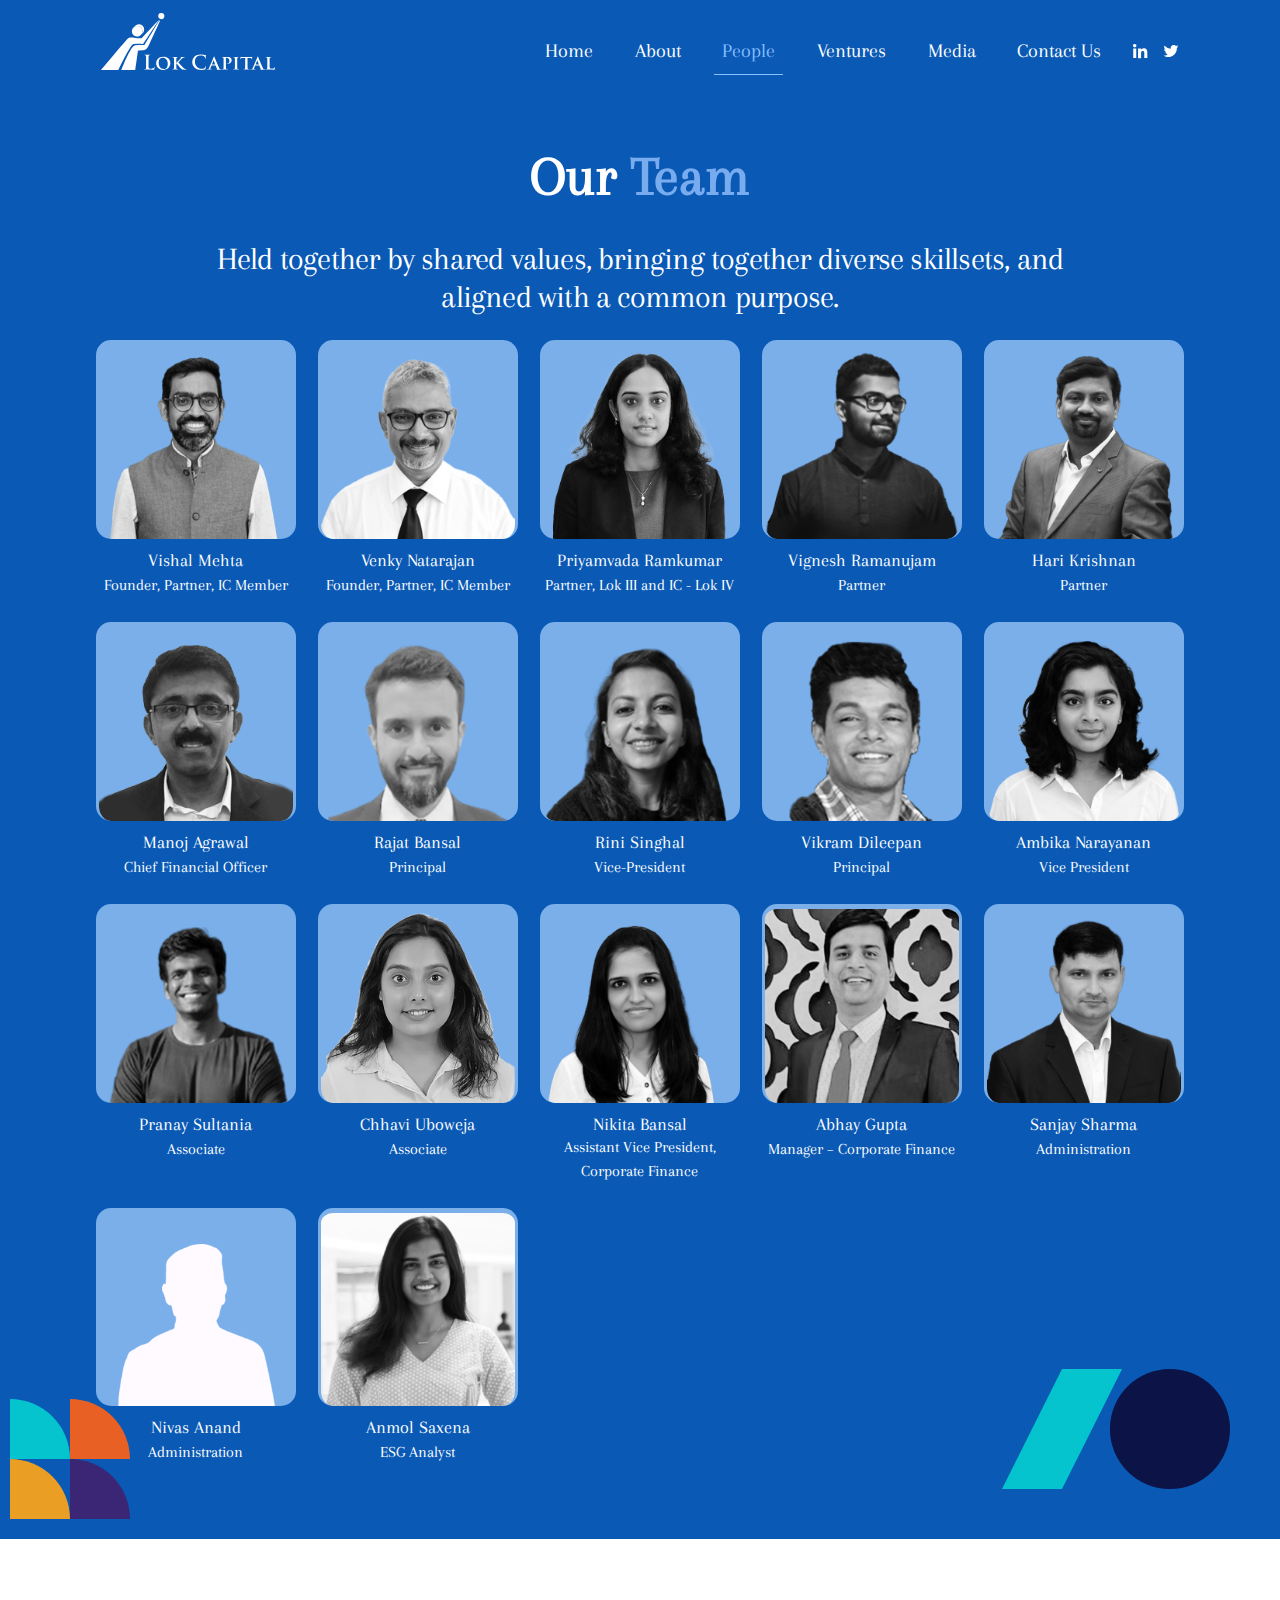
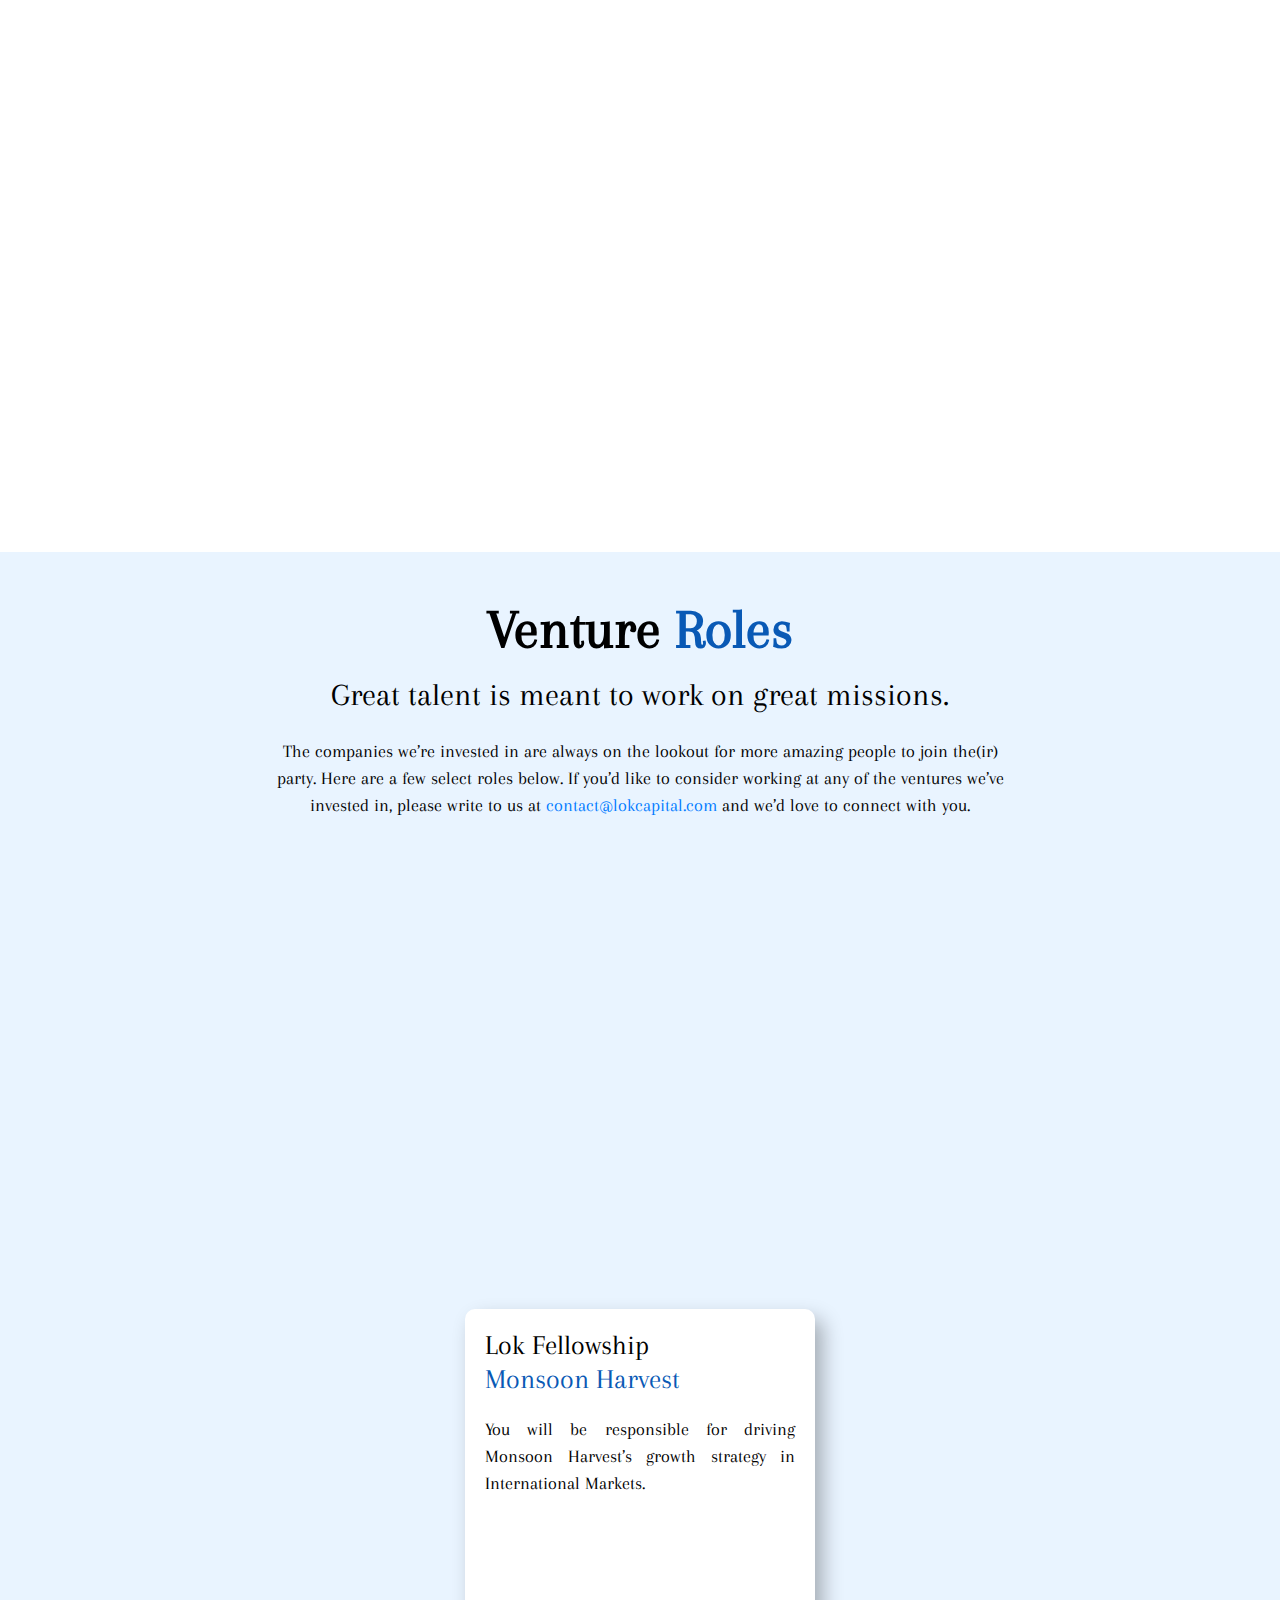
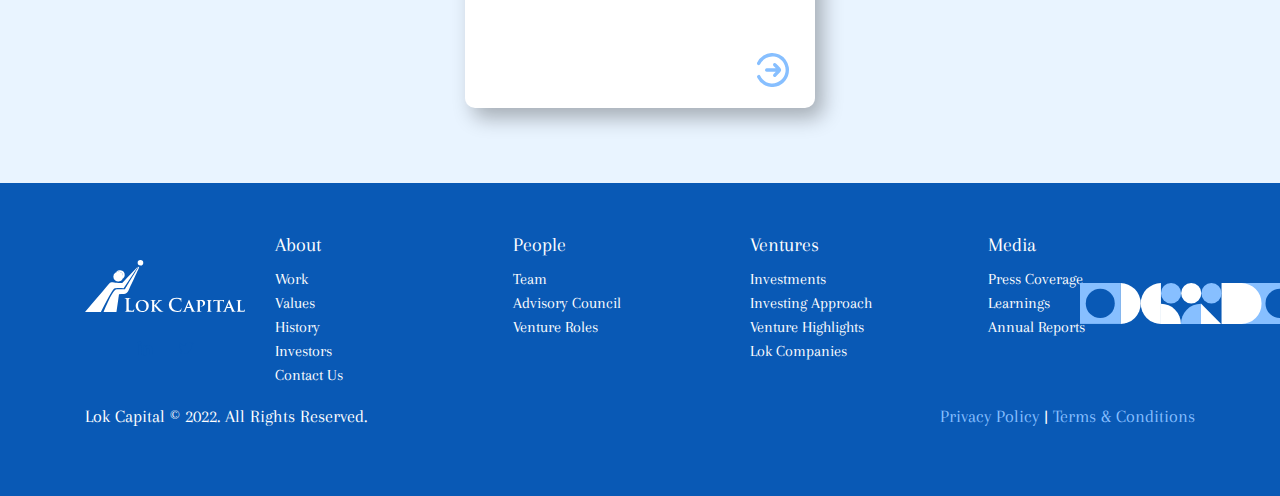
==== commit e7395570: "add people and add report" ====
--- a/people.html
+++ b/people.html
@@ -215,7 +215,15 @@
 						      	</div>
 						    </a>
 					    </li>
-						
+						<li>
+					    	<a class="popProj" href="#anmol-saxena">
+						      	<div class="expansion-grid-switch">
+						      		<div class="iser-radius blue-bg"><img src="assets/img/team/Anmol.jpg" class="iser-pic"></div>
+									<h3>Anmol Saxena</h3>
+									<span class="roletxt">ESG Analyst</span>
+						      	</div>
+						    </a>
+					    </li>
 					</ul>
 					</div>
 					</div>
@@ -532,6 +540,26 @@
 									<!-- <span>Corporate Finance</span> -->
 								</h4>
 							  <p>Nivas manages certain administrative functions along with Sanjay. He is based out of our Chennai office.</p>
+							</div>
+						</div>
+					</div>					      		
+				</div>
+		  	</div>
+			<div id="anmol-saxena" class="popProjDialog zoom-anim-dialog mfp-hide">
+				<div class="expansion-grid-reveal">
+					<div class="row">
+						<div class="col-md-4 text-center">
+							<div class="">
+								<img src="assets/img/team/anmol.jpg" class="popimgcircle blue-bg">
+							</div>
+						</div>
+						<div class="col-md-8">
+							<div class="member-dtls">
+								<h4>Anmol Saxena <br>
+									<span>ESG Analyst</span>
+								</h4>
+							  <p>Anmol Saxena joined Lok Capital in July 2023 as an ESG Analyst. She comes with an experience of two years in the fields of sustainability and corporate social responsibility, and will be working closely with Lok's portfolio companies to integrate robust ESG practices, monitoring, evaluation and reporting. Previously, Anmol worked as an Assistant Manager in Corporate Sustainability at JSW Group wherein she led the sustainability disclosures, materiality assessments, ESG ratings and related investor relations, and was also a part of sustainable financing initiatives. She then worked as a Specialist in monitoring & evaluation at JSW Foundation wherein her responsibilities included leading organizational alignment with ISO 26000, implementing an online MIS System, conducting impact and need assessment studies, and performing monitoring and evaluation of CSR projects in multiple cause-areas. </p>
+							  <p>Anmol has completed a Masters in Development Studies from the Institute of Development Studies based in the UK. She also holds a B.A. in Economics (Hons.) from Shri Ram College of Commerce, University of Delhi alongside certifications in Impact Evaluation from J-Pal and climate-reporting from Climate Disclosures Standard Board.</p>
 							</div>
 						</div>
 					</div>					      		
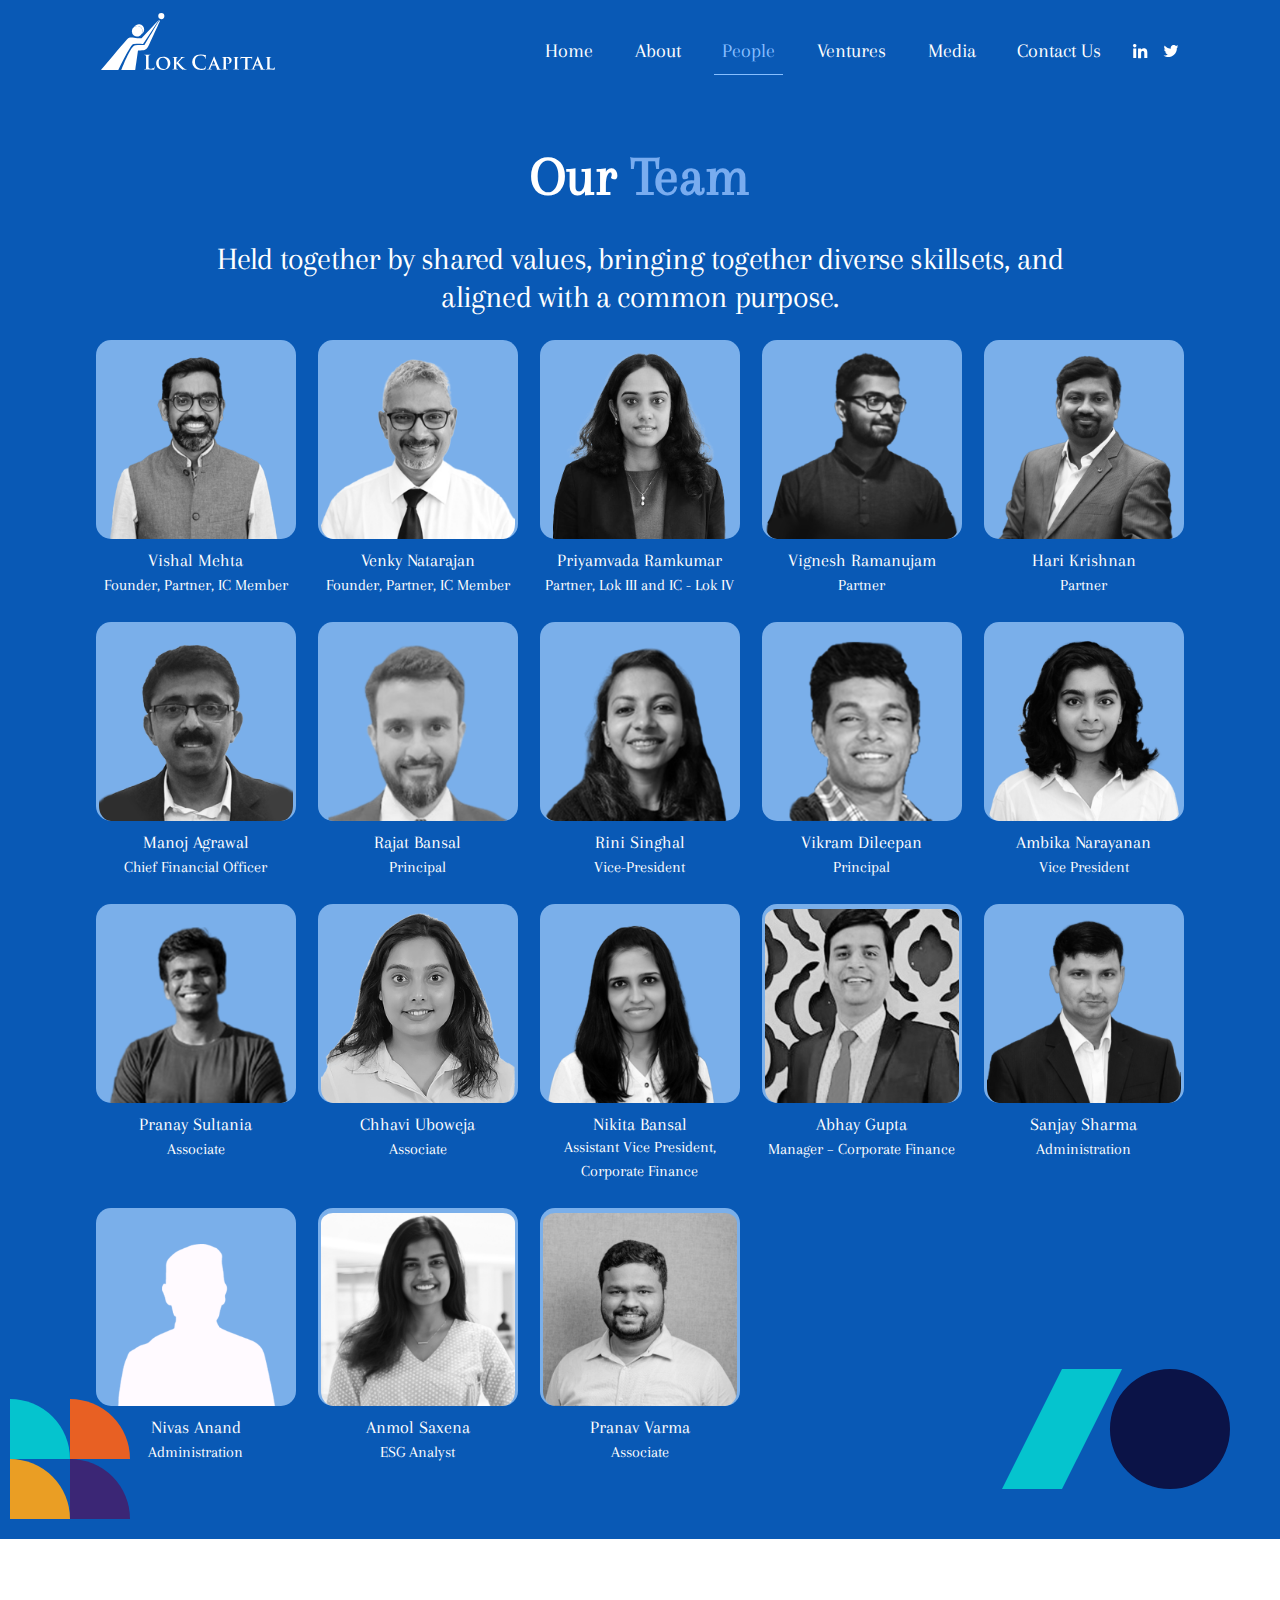
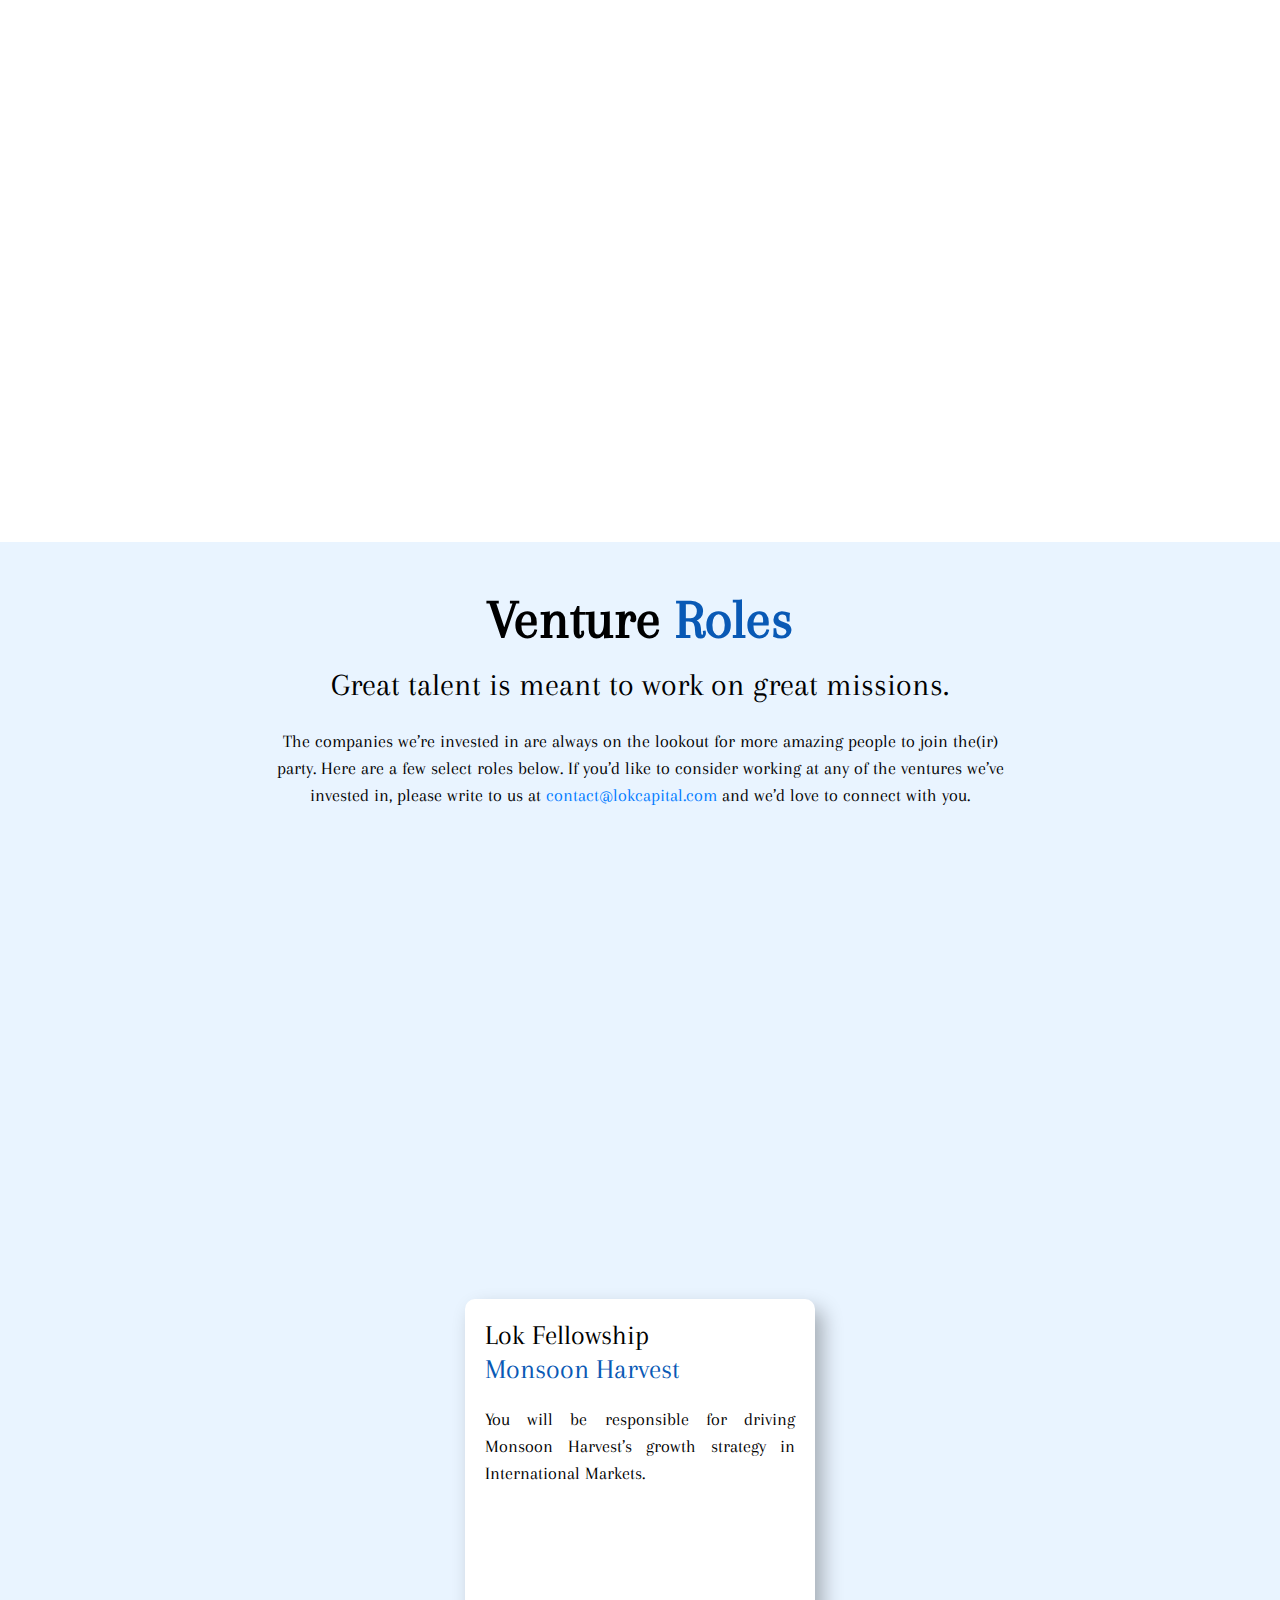
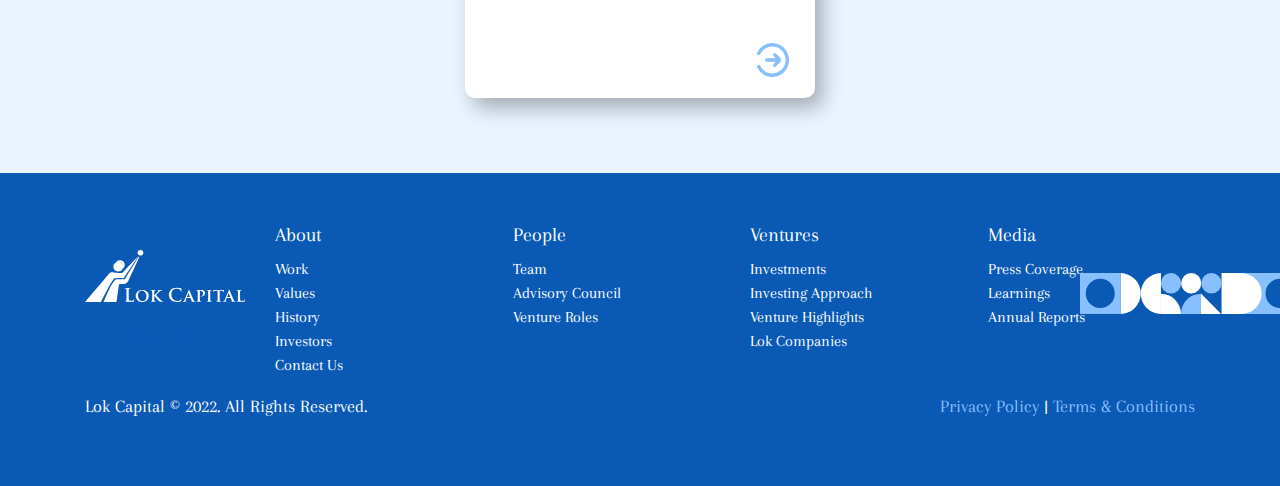
==== commit 9d10b55e: "new team member- pranav added" ====
--- a/people.html
+++ b/people.html
@@ -224,6 +224,15 @@
 						      	</div>
 						    </a>
 					    </li>
+						<li>
+					    	<a class="popProj" href="#pranav">
+						      	<div class="expansion-grid-switch">
+						      		<div class="iser-radius blue-bg"><img src="assets/img/team/Pranav.jpg" class="iser-pic"></div>
+									<h3>Pranav Varma</h3>
+									<span class="roletxt">Associate</span>
+						      	</div>
+						    </a>
+					    </li>
 					</ul>
 					</div>
 					</div>
@@ -550,7 +559,7 @@
 					<div class="row">
 						<div class="col-md-4 text-center">
 							<div class="">
-								<img src="assets/img/team/anmol.jpg" class="popimgcircle blue-bg">
+								<img src="assets/img/team/Anmol.jpg" class="popimgcircle blue-bg">
 							</div>
 						</div>
 						<div class="col-md-8">
@@ -565,8 +574,29 @@
 					</div>					      		
 				</div>
 		  	</div>
+			<div id="pranav" class="popProjDialog zoom-anim-dialog mfp-hide">
+				<div class="expansion-grid-reveal">
+					<div class="row">
+						<div class="col-md-4 text-center">
+							<div class="">
+								<img src="assets/img/team/Pranav.jpg" class="popimgcircle blue-bg">
+							</div>
+						</div>
+						<div class="col-md-8">
+							<div class="member-dtls">
+								<h4>Pranav Varma<br>
+									<span>Associate</span>
+								</h4>
+							  <p>Pranav joined Lok Capital in July 2023. He has over 4 years of experience in early-stage equity investments mainly in sectors such as Food & Agriculture and Financial Services. Prior to Lok, he was part of the investment teams at Caspian where he was responsible for deal sourcing, investment analysis & valuation. He was closely associated with different aspects of the investment cycle mainly sourcing, evaluation, financial analysis, due diligence & portfolio monitoring.</p>
+							  <p>Pranav completed a BS-MS dual degree in Mathematics from the Indian Institute of Science Education Research (IISER) and is currently a CFA Level 3 candidate.</p>
+							</div>
+						</div>
+					</div>					      		
+				</div>
+		  	</div>
 		</section>
 		<section class="council" id="advisory_council">
+			<div class="container">
 			<div class="container">
 				<div class="row h-100 justify-content-center align-items-center">
 					<div class="col-md-5 reveal fade-left">
